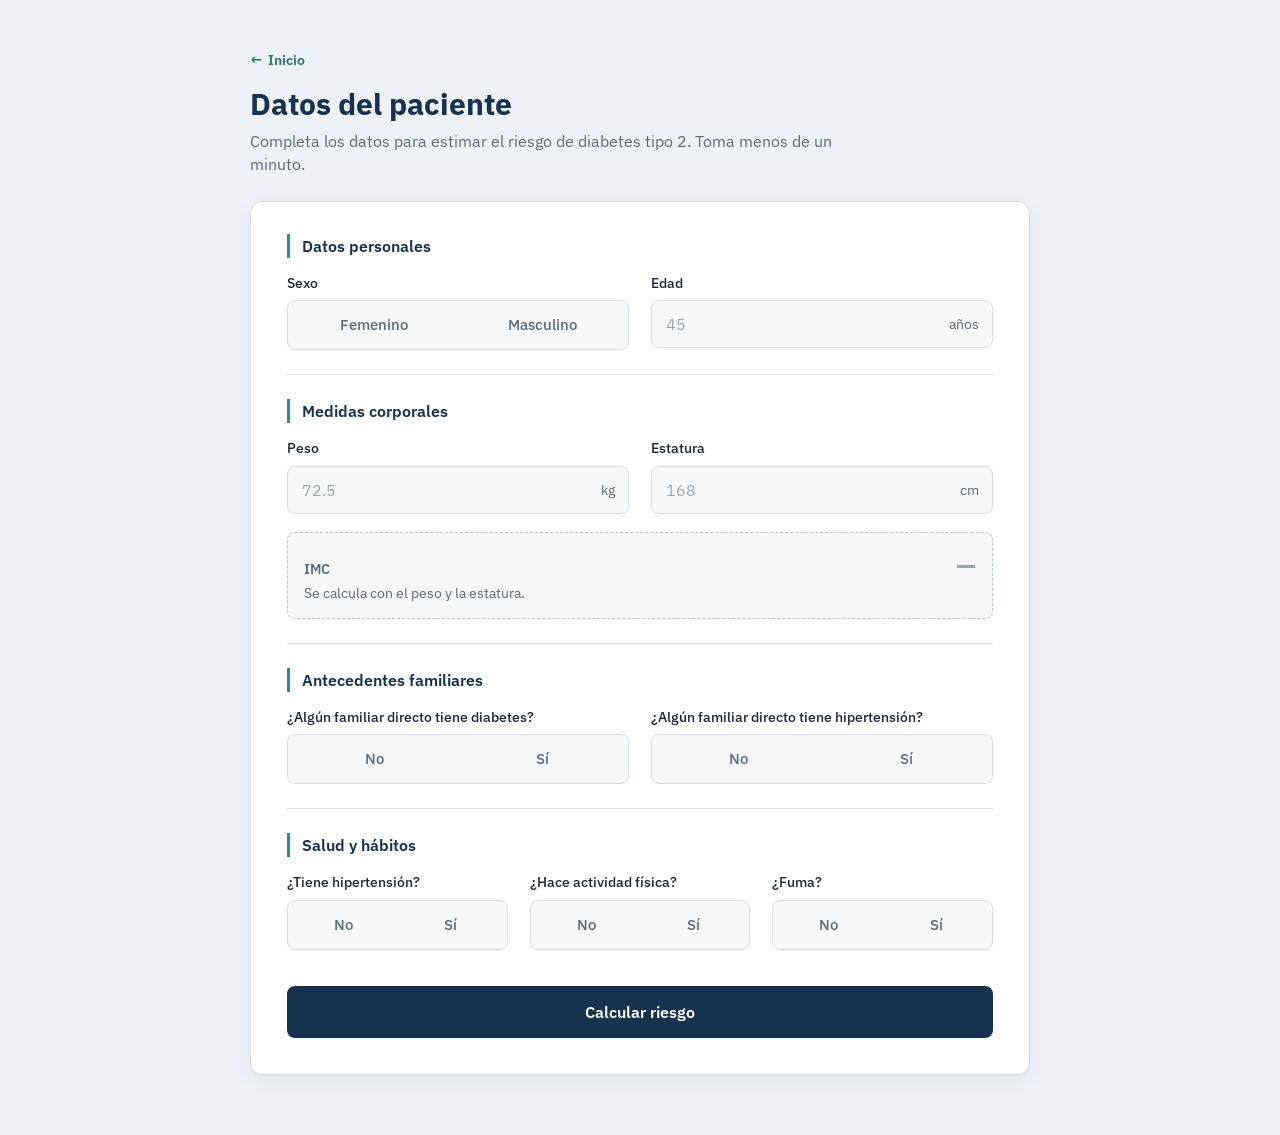
==== Frontend/index.html @ 625dce9e "VERSION 16 HOSPITALES CERCANOS" ====
<!DOCTYPE html>
<html lang="es">

<head>
    <meta charset="UTF-8">
    <meta name="viewport" content="width=device-width, initial-scale=1.0, viewport-fit=cover">
    <meta name="theme-color" content="#16324F">

    <title>Datos del paciente · Predicción de riesgo</title>

    <link rel="preconnect" href="https://fonts.googleapis.com">
    <link rel="preconnect" href="https://fonts.gstatic.com" crossorigin>
    <link href="https://fonts.googleapis.com/css2?family=IBM+Plex+Sans:ital,wght@0,400;0,500;0,600;0,700;1,400&display=swap"
        rel="stylesheet">

    <link rel="stylesheet" href="style.css">
</head>

<body>

    <div class="pagina">

        <header class="cabecera">

            <a class="enlace-inicio" href="inicio.html">
                <span aria-hidden="true">←</span> Inicio
            </a>

            <h1>Datos del paciente</h1>

            <p class="cabecera-texto">
                Completa los datos para estimar el riesgo de diabetes tipo 2.
                Toma menos de un minuto.
            </p>

        </header>

        <main class="contenedor">

            <form id="formularioPaciente" novalidate>

                <!-- ==========================================
                     DATOS PERSONALES
                =========================================== -->
                <fieldset class="seccion">

                    <legend>Datos personales</legend>

                    <div class="campos campos-2">

                        <fieldset class="campo campo-opciones">
                            <legend>Sexo</legend>
                            <div class="segmentado">
                                <label>
                                    <input type="radio" name="sexo" value="0" required>
                                    <span>Femenino</span>
                                </label>
                                <label>
                                    <input type="radio" name="sexo" value="1">
                                    <span>Masculino</span>
                                </label>
                            </div>
                        </fieldset>

                        <div class="campo">
                            <label for="edad">Edad</label>
                            <div class="con-unidad">
                                <input type="number" id="edad" name="edad" inputmode="numeric"
                                    min="1" max="120" placeholder="45" required>
                                <span class="unidad">años</span>
                            </div>
                        </div>

                    </div>

                </fieldset>


                <!-- ==========================================
                     MEDIDAS CORPORALES
                =========================================== -->
                <fieldset class="seccion">

                    <legend>Medidas corporales</legend>

                    <div class="campos campos-2">

                        <div class="campo">
                            <label for="peso">Peso</label>
                            <div class="con-unidad">
                                <input type="number" id="peso" name="peso" inputmode="decimal"
                                    step="0.01" min="1" max="400" placeholder="72.5" required>
                                <span class="unidad">kg</span>
                            </div>
                        </div>

                        <div class="campo">
                            <label for="estatura">Estatura</label>
                            <div class="con-unidad">
                                <input type="number" id="estatura" name="estatura" inputmode="decimal"
                                    step="0.01" min="50" max="250" placeholder="168" required>
                                <span class="unidad">cm</span>
                            </div>
                        </div>

                    </div>

                    <!-- IMC calculado automáticamente -->
                    <div class="imc" id="imcPanel" data-estado="vacio">
                        <label for="imc" class="imc-etiqueta">IMC</label>
                        <input type="text" id="imc" name="imc" class="imc-valor"
                            placeholder="—" readonly tabindex="-1" aria-describedby="imcAyuda">
                        <p id="imcAyuda" class="imc-ayuda" aria-live="polite">
                            Se calcula con el peso y la estatura.
                        </p>
                    </div>

                </fieldset>


                <!-- ==========================================
                     ANTECEDENTES FAMILIARES
                =========================================== -->
                <fieldset class="seccion">

                    <legend>Antecedentes familiares</legend>

                    <div class="campos campos-2">

                        <fieldset class="campo campo-opciones">
                            <legend>¿Algún familiar directo tiene diabetes?</legend>
                            <div class="segmentado">
                                <label>
                                    <input type="radio" name="antecedente_diabetes_familiar" value="0" required>
                                    <span>No</span>
                                </label>
                                <label>
                                    <input type="radio" name="antecedente_diabetes_familiar" value="1">
                                    <span>Sí</span>
                                </label>
                            </div>
                        </fieldset>

                        <fieldset class="campo campo-opciones">
                            <legend>¿Algún familiar directo tiene hipertensión?</legend>
                            <div class="segmentado">
                                <label>
                                    <input type="radio" name="antecedente_hipertension_familiar" value="0" required>
                                    <span>No</span>
                                </label>
                                <label>
                                    <input type="radio" name="antecedente_hipertension_familiar" value="1">
                                    <span>Sí</span>
                                </label>
                            </div>
                        </fieldset>

                    </div>

                </fieldset>


                <!-- ==========================================
                     SALUD Y HÁBITOS
                =========================================== -->
                <fieldset class="seccion">

                    <legend>Salud y hábitos</legend>

                    <div class="campos campos-3">

                        <fieldset class="campo campo-opciones">
                            <legend>¿Tiene hipertensión?</legend>
                            <div class="segmentado">
                                <label>
                                    <input type="radio" name="hipertension" value="0" required>
                                    <span>No</span>
                                </label>
                                <label>
                                    <input type="radio" name="hipertension" value="1">
                                    <span>Sí</span>
                                </label>
                            </div>
                        </fieldset>

                        <fieldset class="campo campo-opciones">
                            <legend>¿Hace actividad física?</legend>
                            <div class="segmentado">
                                <label>
                                    <input type="radio" name="actividad_fisica" value="0" required>
                                    <span>No</span>
                                </label>
                                <label>
                                    <input type="radio" name="actividad_fisica" value="1">
                                    <span>Sí</span>
                                </label>
                            </div>
                        </fieldset>

                        <fieldset class="campo campo-opciones">
                            <legend>¿Fuma?</legend>
                            <div class="segmentado">
                                <label>
                                    <input type="radio" name="tabaquismo" value="0" required>
                                    <span>No</span>
                                </label>
                                <label>
                                    <input type="radio" name="tabaquismo" value="1">
                                    <span>Sí</span>
                                </label>
                            </div>
                        </fieldset>

                    </div>

                </fieldset>

                <p class="formulario-aviso" id="formularioAviso" role="alert" hidden></p>

                <!-- Botón fijo en la parte inferior en móvil -->
                <div class="acciones-formulario">
                    <button type="submit" class="boton-enviar">
                        Calcular riesgo
                    </button>
                </div>

            </form>

            <!-- ==========================================
                 RESULTADO
            =========================================== -->
            <div id="resultado" class="resultado" aria-live="polite"></div>

        </main>

    </div>

    <script src="script.js"></script>

</body>
</html>
---- Frontend/style.css ----
:root {
    --azul-marino: #16324F;
    --azul-marino-suave: #294B6E;
    --acento: #2F8F82;
    --acento-oscuro: #24756A;
    --acento-tenue: #E4F3EF;
    --fondo: #EEF2F6;
    --campo: #F6F8FA;
    --tarjeta: #FFFFFF;
    --borde: #D7DEE3;
    --borde-fuerte: #B9C4CE;
    --texto: #1B2735;
    --texto-tenue: #5B6B7A;
    --error: #B23A3A;

    --riesgo-bajo-bg: #E4F3EF;
    --riesgo-bajo-borde: #2F8F82;
    --riesgo-bajo-texto: #1D5C52;

    --riesgo-medio-bg: #FBF1E1;
    --riesgo-medio-borde: #C98A2B;
    --riesgo-medio-texto: #7A5012;

    --riesgo-alto-bg: #FBEAEA;
    --riesgo-alto-borde: #B23A3A;
    --riesgo-alto-texto: #8A2B2B;

    --radio: 12px;
    --radio-chico: 8px;
    --toque: 48px;
    --sombra: 0 1px 2px rgba(22, 50, 79, 0.06), 0 6px 20px rgba(22, 50, 79, 0.06);
}

* {
    box-sizing: border-box;
    margin: 0;
    padding: 0;
}

html {
    -webkit-text-size-adjust: 100%;
}

body {
    font-family: "IBM Plex Sans", Arial, sans-serif;
    background-color: var(--fondo);
    color: var(--texto);
    min-height: 100vh;
    padding: 40px 20px 60px;
    line-height: 1.5;
    -webkit-tap-highlight-color: transparent;
}

[hidden] {
    display: none !important;
}

/* ============================================
   Layout
   ============================================ */
.pagina {
    width: 100%;
    max-width: 780px;
    margin: 0 auto;
}

.cabecera {
    margin-bottom: 24px;
}

.cabecera-etiqueta {
    color: var(--acento-oscuro);
    font-weight: 600;
    font-size: 13px;
    letter-spacing: 0.02em;
    margin-bottom: 8px;
}

.cabecera h1 {
    color: var(--azul-marino);
    font-size: 30px;
    font-weight: 700;
    line-height: 1.2;
    margin-bottom: 8px;
}

.cabecera-texto {
    color: var(--texto-tenue);
    font-size: 15.5px;
    max-width: 60ch;
}

.contenedor {
    background-color: var(--tarjeta);
    border: 1px solid var(--borde);
    border-radius: var(--radio);
    box-shadow: var(--sombra);
    padding: 32px 36px 36px;
}

.enlace-inicio {
    display: inline-flex;
    align-items: center;
    gap: 6px;
    min-height: 40px;
    color: var(--acento-oscuro);
    font-weight: 600;
    font-size: 14px;
    text-decoration: none;
    margin-bottom: 6px;
}

.enlace-inicio:hover {
    text-decoration: underline;
}

/* ============================================
   Start screen
   ============================================ */
.pagina-inicio {
    max-width: 620px;
    min-height: calc(100vh - 80px);
    display: flex;
    align-items: center;
}

.inicio {
    background-color: var(--tarjeta);
    border: 1px solid var(--borde);
    border-radius: var(--radio);
    box-shadow: var(--sombra);
    padding: 44px 40px;
    width: 100%;
}

.inicio-titulo {
    color: var(--azul-marino);
    font-size: 34px;
    font-weight: 700;
    line-height: 1.2;
    margin: 6px 0 14px;
}

.inicio-texto {
    color: var(--texto-tenue);
    font-size: 16px;
    max-width: 48ch;
    margin-bottom: 26px;
}

.inicio-requisitos {
    border-top: 1px solid var(--borde);
    padding-top: 20px;
    margin-bottom: 30px;
}

.inicio-requisitos-titulo {
    font-weight: 600;
    font-size: 14px;
    color: var(--azul-marino);
    margin-bottom: 10px;
}

.inicio-requisitos ul {
    list-style: none;
    display: flex;
    flex-direction: column;
    gap: 8px;
}

.inicio-requisitos li {
    position: relative;
    padding-left: 16px;
    color: var(--texto-tenue);
    font-size: 15px;
}

.inicio-requisitos li::before {
    content: "";
    position: absolute;
    left: 0;
    top: 9px;
    width: 6px;
    height: 6px;
    border-radius: 50%;
    background-color: var(--acento);
}

.boton-primario {
    display: inline-flex;
    align-items: center;
    justify-content: center;
    min-height: 52px;
    padding: 0 28px;
    border-radius: var(--radio-chico);
    background-color: var(--azul-marino);
    color: white;
    font-weight: 600;
    font-size: 16px;
    text-decoration: none;
    transition: background-color 0.15s ease;
}

.boton-primario:hover {
    background-color: var(--azul-marino-suave);
}

.boton-primario:focus-visible {
    outline: 2px solid var(--acento);
    outline-offset: 2px;
}

.inicio-aviso {
    margin-top: 20px;
    font-size: 13px;
    color: var(--texto-tenue);
}

/* ============================================
   Form sections
   ============================================ */
.seccion {
    border: none;
    border-top: 1px solid var(--borde);
    padding: 24px 0;
    min-width: 0;
}

.seccion:first-child {
    border-top: none;
    padding-top: 0;
}

.seccion > legend {
    /* float evita que la leyenda se monte sobre el borde del fieldset */
    float: left;
    width: 100%;
    color: var(--azul-marino);
    font-weight: 600;
    font-size: 16px;
    margin-bottom: 16px;
    padding-left: 12px;
    border-left: 3px solid var(--acento);
}

.seccion > legend + * {
    clear: both;
}

.campos {
    display: grid;
    gap: 20px 22px;
}

.campos-2 {
    grid-template-columns: 1fr 1fr;
}

.campos-3 {
    grid-template-columns: repeat(3, 1fr);
}

.campo {
    display: flex;
    flex-direction: column;
    min-width: 0;
}

/* Etiquetas de campo (texto y grupos de opciones) */
.campo > label,
.campo-opciones > legend {
    font-weight: 500;
    font-size: 14px;
    color: var(--texto);
    margin-bottom: 8px;
    line-height: 1.35;
}

.campo-opciones {
    border: none;
}

/* ---------- Entradas de texto/número ---------- */
input[type="number"],
input[type="text"] {
    width: 100%;
    min-height: var(--toque);
    padding: 10px 14px;
    border: 1px solid var(--borde);
    border-radius: var(--radio-chico);
    font-family: inherit;
    /* 16px evita que iOS haga zoom al enfocar */
    font-size: 16px;
    color: var(--texto);
    background-color: var(--campo);
    transition: border-color 0.15s ease, box-shadow 0.15s ease;
    -moz-appearance: textfield;
    appearance: textfield;
}

input::-webkit-outer-spin-button,
input::-webkit-inner-spin-button {
    -webkit-appearance: none;
    margin: 0;
}

input::placeholder {
    color: #9AA7B2;
}

input[type="number"]:focus {
    outline: none;
    border-color: var(--acento);
    box-shadow: 0 0 0 3px rgba(47, 143, 130, 0.18);
    background-color: var(--tarjeta);
}

/* Campo con unidad al final (kg, cm, años) */
.con-unidad {
    position: relative;
}

.con-unidad input {
    padding-right: 56px;
}

.unidad {
    position: absolute;
    right: 14px;
    top: 50%;
    transform: translateY(-50%);
    font-size: 14px;
    color: var(--texto-tenue);
    pointer-events: none;
}

/* ---------- Control segmentado (Sí / No) ---------- */
.segmentado {
    display: grid;
    grid-auto-columns: 1fr;
    grid-auto-flow: column;
    gap: 4px;
    padding: 4px;
    border: 1px solid var(--borde);
    border-radius: var(--radio-chico);
    background-color: var(--campo);
}

.segmentado label {
    position: relative;
    display: block;
    cursor: pointer;
}

.segmentado input {
    position: absolute;
    inset: 0;
    opacity: 0;
    margin: 0;
    cursor: pointer;
}

.segmentado span {
    display: flex;
    align-items: center;
    justify-content: center;
    min-height: 40px;
    padding: 0 10px;
    border-radius: 6px;
    font-size: 15px;
    font-weight: 500;
    color: var(--texto-tenue);
    transition: background-color 0.15s ease, color 0.15s ease;
    user-select: none;
}

.segmentado label:hover span {
    color: var(--texto);
}

.segmentado input:checked + span {
    background-color: var(--azul-marino);
    color: white;
    font-weight: 600;
}

.segmentado input:focus-visible + span {
    outline: 2px solid var(--acento);
    outline-offset: 1px;
}

/* ---------- Errores (solo después de intentar enviar) ---------- */
.intentado input[type="number"]:invalid {
    border-color: var(--error);
    background-color: #FDF6F6;
}

.intentado .campo-opciones:has(input:invalid) .segmentado {
    border-color: var(--error);
    background-color: #FDF6F6;
}

.formulario-aviso {
    margin-top: 4px;
    padding: 12px 14px;
    border-radius: var(--radio-chico);
    background-color: var(--riesgo-alto-bg);
    color: var(--riesgo-alto-texto);
    font-size: 14px;
    font-weight: 500;
}

/* ---------- Panel IMC ---------- */
.imc {
    display: grid;
    grid-template-columns: auto 1fr;
    grid-template-areas:
        "etiqueta valor"
        "ayuda    ayuda";
    align-items: baseline;
    gap: 2px 14px;
    margin-top: 18px;
    padding: 14px 16px;
    border-radius: var(--radio-chico);
    background-color: var(--campo);
    border: 1px dashed var(--borde-fuerte);
    transition: background-color 0.2s ease, border-color 0.2s ease;
}

.imc-etiqueta {
    grid-area: etiqueta;
    font-weight: 600;
    font-size: 14px;
    color: var(--texto-tenue);
}

input.imc-valor {
    grid-area: valor;
    min-height: 0;
    padding: 0;
    border: none;
    background: transparent;
    font-size: 26px;
    font-weight: 700;
    color: var(--azul-marino);
    text-align: right;
    font-variant-numeric: tabular-nums;
    cursor: default;
}

input.imc-valor:focus {
    outline: none;
    box-shadow: none;
}

.imc-ayuda {
    grid-area: ayuda;
    font-size: 13.5px;
    color: var(--texto-tenue);
}

.imc[data-estado="listo"] {
    border-style: solid;
    border-color: var(--borde);
    background-color: var(--tarjeta);
}

.imc[data-estado="listo"] .imc-ayuda {
    color: var(--texto);
    font-weight: 500;
}

/* ---------- Botón enviar ---------- */
.acciones-formulario {
    margin-top: 12px;
}

.boton-enviar,
.boton-secundario {
    width: 100%;
    min-height: 52px;
    padding: 0 20px;
    border-radius: var(--radio-chico);
    font-family: inherit;
    font-size: 16px;
    font-weight: 600;
    cursor: pointer;
    transition: background-color 0.15s ease, opacity 0.15s ease;
}

.boton-enviar {
    border: none;
    background-color: var(--azul-marino);
    color: white;
}

.boton-enviar:hover {
    background-color: var(--azul-marino-suave);
}

.boton-enviar:disabled {
    opacity: 0.7;
    cursor: progress;
}

.boton-secundario {
    border: 1px solid var(--borde-fuerte);
    background-color: var(--tarjeta);
    color: var(--azul-marino);
}

.boton-secundario:hover {
    background-color: var(--campo);
}

.boton-enviar:focus-visible,
.boton-secundario:focus-visible {
    outline: 2px solid var(--acento);
    outline-offset: 2px;
}

/* ============================================
   Result panel
   ============================================ */
.resultado {
    margin-top: 24px;
    scroll-margin-top: 16px;
}

.resultado:empty {
    margin-top: 0;
}

.resultado-tarjeta {
    --color-riesgo: var(--texto-tenue);
    --color-riesgo-texto: var(--azul-marino);
    --color-riesgo-bg: var(--tarjeta);

    border: 1px solid var(--borde);
    border-radius: var(--radio);
    background-color: var(--tarjeta);
    overflow: hidden;
}

.riesgo-bajo .resultado-tarjeta {
    --color-riesgo: var(--riesgo-bajo-borde);
    --color-riesgo-texto: var(--riesgo-bajo-texto);
    --color-riesgo-bg: var(--riesgo-bajo-bg);
}

.riesgo-medio .resultado-tarjeta {
    --color-riesgo: var(--riesgo-medio-borde);
    --color-riesgo-texto: var(--riesgo-medio-texto);
    --color-riesgo-bg: var(--riesgo-medio-bg);
}

.riesgo-alto .resultado-tarjeta,
.resultado-error .resultado-tarjeta {
    --color-riesgo: var(--riesgo-alto-borde);
    --color-riesgo-texto: var(--riesgo-alto-texto);
    --color-riesgo-bg: var(--riesgo-alto-bg);
}

/* Encabezado con el nivel de riesgo */
.resultado-encabezado {
    padding: 22px 24px 20px;
    background-color: var(--color-riesgo-bg);
    border-bottom: 1px solid var(--borde);
}

.resultado-encabezado h2 {
    font-size: 26px;
    font-weight: 700;
    line-height: 1.2;
    color: var(--color-riesgo-texto);
}

.resultado-encabezado h2:focus {
    outline: none;
}

.resultado-resumen {
    margin-top: 10px;
    font-size: 15.5px;
    color: var(--texto);
    max-width: 62ch;
}

/* Medidor de 3 niveles */
.medidor {
    display: grid;
    grid-template-columns: repeat(3, 1fr);
    gap: 6px;
    margin-top: 16px;
}

.medidor-tramo {
    display: flex;
    flex-direction: column;
    gap: 6px;
    font-size: 12.5px;
    color: var(--texto-tenue);
}

.medidor-tramo::before {
    content: "";
    height: 8px;
    border-radius: 4px;
    background-color: rgba(22, 50, 79, 0.12);
}

.medidor-tramo.activo::before {
    background-color: var(--color-riesgo);
}

.medidor-tramo.actual {
    color: var(--color-riesgo-texto);
    font-weight: 700;
}

/* Datos resumidos */
.resultado-datos {
    display: flex;
    flex-wrap: wrap;
    gap: 8px 24px;
    padding: 16px 24px;
    border-bottom: 1px solid var(--borde);
}

.resultado-datos div {
    display: flex;
    flex-direction: column;
}

.resultado-datos dt {
    font-size: 12.5px;
    color: var(--texto-tenue);
}

.resultado-datos dd {
    font-size: 16px;
    font-weight: 600;
    font-variant-numeric: tabular-nums;
}

/* Bloques: consecuencias, acciones, hospitales */
.bloque {
    padding: 20px 24px;
    border-bottom: 1px solid var(--borde);
}

.bloque h3 {
    font-size: 16px;
    font-weight: 600;
    color: var(--azul-marino);
    margin-bottom: 12px;
}

.bloque-texto {
    font-size: 15px;
    color: var(--texto-tenue);
    margin-bottom: 14px;
}

.lista-consecuencias {
    list-style: none;
    display: flex;
    flex-direction: column;
    gap: 10px;
}

.lista-consecuencias li {
    position: relative;
    padding-left: 18px;
    font-size: 15px;
}

.lista-consecuencias li::before {
    content: "";
    position: absolute;
    left: 0;
    top: 9px;
    width: 7px;
    height: 7px;
    border-radius: 50%;
    background-color: var(--color-riesgo);
}

.lista-acciones {
    list-style: none;
    counter-reset: accion;
    display: flex;
    flex-direction: column;
    gap: 12px;
}

.lista-acciones li {
    counter-increment: accion;
    position: relative;
    padding-left: 38px;
    font-size: 15px;
    min-height: 26px;
}

.lista-acciones li::before {
    content: counter(accion);
    position: absolute;
    left: 0;
    top: 0;
    width: 26px;
    height: 26px;
    border-radius: 50%;
    display: flex;
    align-items: center;
    justify-content: center;
    font-size: 13px;
    font-weight: 700;
    color: white;
    background-color: var(--azul-marino);
}

/* Señales de alarma */
.alarma {
    margin: 20px 24px 0;
    padding: 14px 16px;
    border-radius: var(--radio-chico);
    border-left: 4px solid var(--riesgo-alto-borde);
    background-color: var(--riesgo-alto-bg);
    font-size: 14.5px;
    color: var(--riesgo-alto-texto);
}

.alarma strong {
    display: block;
    margin-bottom: 4px;
}

.alarma a {
    color: inherit;
    font-weight: 700;
}

/* Hospitales */
.lista-hospitales {
    list-style: none;
    display: flex;
    flex-direction: column;
    gap: 12px;
    margin-top: 14px;
}

.hospital {
    padding: 14px 16px;
    border: 1px solid var(--borde);
    border-radius: var(--radio-chico);
    background-color: var(--tarjeta);
}

.hospital-cabecera {
    display: flex;
    justify-content: space-between;
    align-items: baseline;
    gap: 12px;
}

.hospital-nombre {
    font-size: 15.5px;
    font-weight: 600;
    color: var(--azul-marino);
    line-height: 1.3;
}

.hospital-distancia {
    flex-shrink: 0;
    font-size: 14px;
    font-weight: 700;
    color: var(--acento-oscuro);
    font-variant-numeric: tabular-nums;
}

.hospital-institucion {
    margin-top: 2px;
    font-size: 13px;
    color: var(--acento-oscuro);
    font-weight: 500;
}

.hospital-direccion {
    margin-top: 6px;
    font-size: 14px;
    color: var(--texto-tenue);
}

.hospital-acciones {
    display: flex;
    flex-wrap: wrap;
    gap: 8px;
    margin-top: 12px;
}

.hospital-acciones a {
    display: inline-flex;
    align-items: center;
    min-height: 40px;
    padding: 0 14px;
    border-radius: var(--radio-chico);
    border: 1px solid var(--borde-fuerte);
    font-size: 14px;
    font-weight: 600;
    color: var(--azul-marino);
    text-decoration: none;
}

.hospital-acciones a.principal {
    border-color: var(--acento-oscuro);
    background-color: var(--acento-oscuro);
    color: white;
}

.hospital-acciones a:focus-visible {
    outline: 2px solid var(--acento);
    outline-offset: 2px;
}

.estado-carga {
    font-size: 14.5px;
    color: var(--texto-tenue);
}

.nota {
    margin-top: 12px;
    font-size: 13px;
    color: var(--texto-tenue);
}

/* Pie del resultado */
.resultado-pie {
    padding: 20px 24px 24px;
}

.aviso-medico {
    font-size: 13px;
    color: var(--texto-tenue);
    margin-bottom: 16px;
}

/* Estado de carga y error */
.resultado-simple {
    padding: 22px 24px;
    border-left: 4px solid var(--color-riesgo);
}

.resultado-simple h2 {
    font-size: 17px;
    font-weight: 600;
    color: var(--color-riesgo-texto);
    margin-bottom: 6px;
}

.resultado-simple p {
    font-size: 15px;
    color: var(--texto-tenue);
}

.resultado-simple p + p {
    margin-top: 4px;
}

.cargando .resultado-simple h2::after {
    content: "";
    display: inline-block;
    width: 14px;
    height: 14px;
    margin-left: 10px;
    vertical-align: -1px;
    border: 2px solid var(--borde);
    border-top-color: var(--acento);
    border-radius: 50%;
    animation: girar 0.8s linear infinite;
}

@keyframes girar {
    to {
        transform: rotate(360deg);
    }
}

/* ============================================
   Móvil
   ============================================ */
@media (max-width: 650px) {
    body {
        padding: 12px 0 0;
    }

    .cabecera {
        padding: 0 18px;
        margin-bottom: 16px;
    }

    .cabecera h1 {
        font-size: 26px;
    }

    .cabecera-texto {
        font-size: 15px;
    }

    /* Tarjeta de borde a borde */
    .contenedor {
        border-radius: 18px 18px 0 0;
        border-left: none;
        border-right: none;
        border-bottom: none;
        box-shadow: none;
        padding: 22px 18px 24px;
        min-height: calc(100vh - 140px);
    }

    .campos-2,
    .campos-3 {
        grid-template-columns: 1fr;
    }

    /* Peso y estatura lado a lado también en móvil */
    .seccion:nth-of-type(2) .campos-2 {
        grid-template-columns: 1fr 1fr;
        gap: 12px;
    }

    /* Botón fijo abajo, respetando el área segura del iPhone */
    .acciones-formulario {
        position: sticky;
        bottom: 0;
        z-index: 5;
        margin: 8px -18px 0;
        padding: 12px 18px calc(12px + env(safe-area-inset-bottom));
        background-color: rgba(255, 255, 255, 0.94);
        border-top: 1px solid var(--borde);
        backdrop-filter: blur(6px);
        -webkit-backdrop-filter: blur(6px);
    }

    .resultado-encabezado,
    .resultado-datos,
    .bloque,
    .resultado-pie,
    .resultado-simple {
        padding-left: 18px;
        padding-right: 18px;
    }

    .alarma {
        margin-left: 18px;
        margin-right: 18px;
    }

    .resultado-pie {
        padding-bottom: calc(24px + env(safe-area-inset-bottom));
    }

    .hospital-acciones a {
        flex: 1 1 auto;
        justify-content: center;
    }

    /* Pantalla de inicio */
    .pagina-inicio {
        min-height: calc(100vh - 12px);
        align-items: flex-end;
    }

    .inicio {
        border-radius: 18px 18px 0 0;
        border-left: none;
        border-right: none;
        border-bottom: none;
        padding: 30px 22px calc(28px + env(safe-area-inset-bottom));
    }

    .inicio-titulo {
        font-size: 28px;
    }

    .boton-primario {
        width: 100%;
    }
}

@media (prefers-reduced-motion: reduce) {
    * {
        transition: none !important;
        animation: none !important;
        scroll-behavior: auto !important;
    }
}
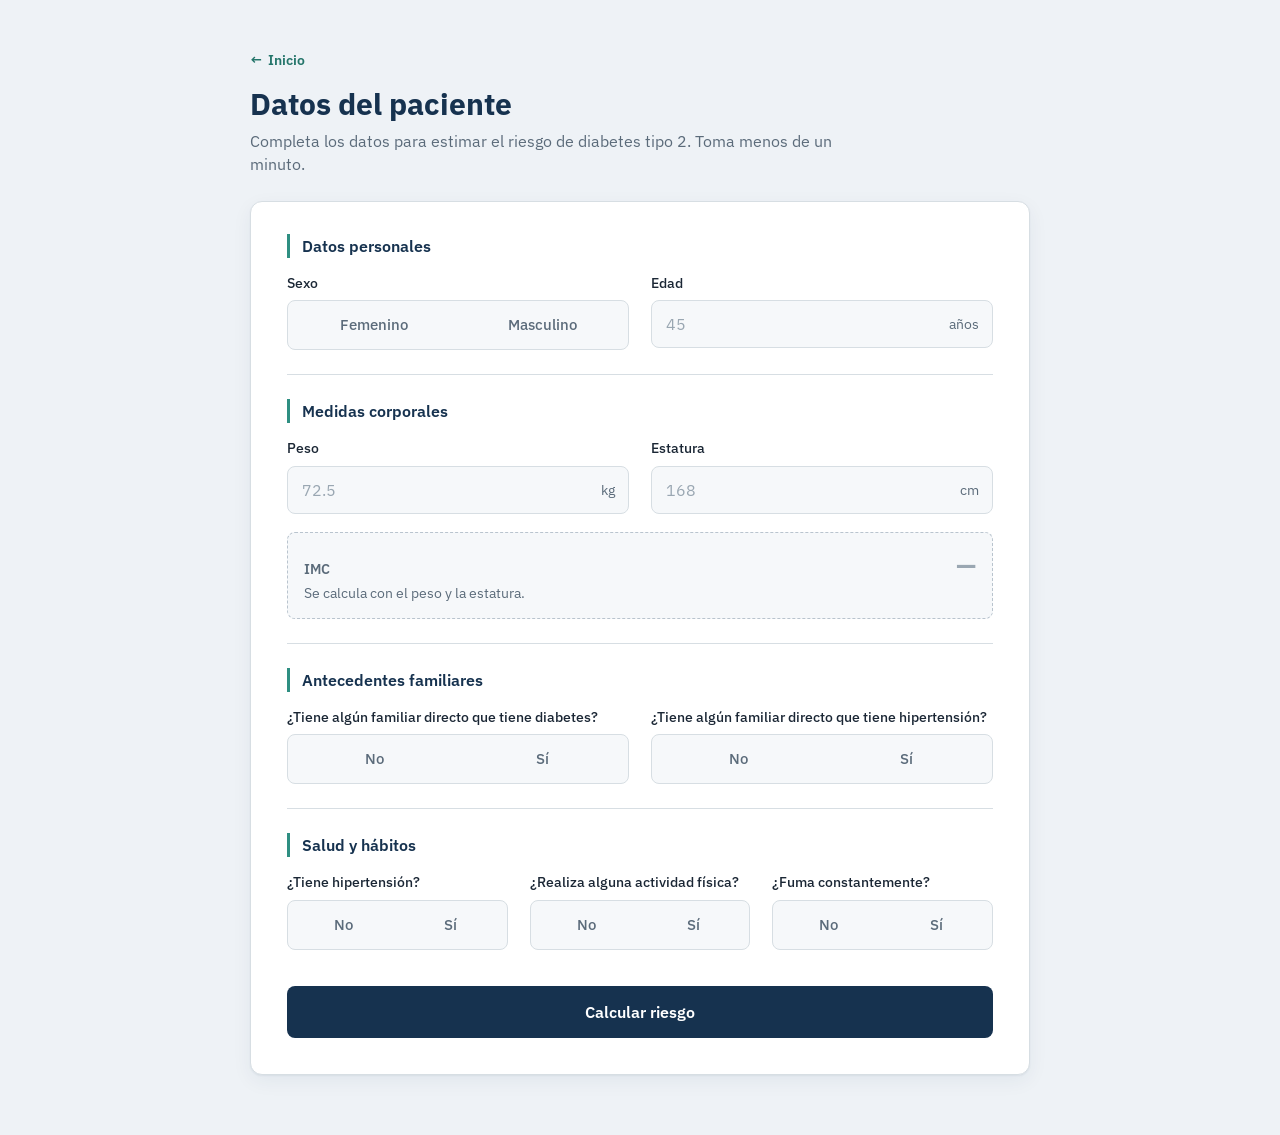
==== commit d828fbe3: "VERSION 18  ACTUALIZADO" ====
--- a/Frontend/index.html
+++ b/Frontend/index.html
@@ -75,10 +75,6 @@
 
                 </fieldset>
 
-
-                <!-- ==========================================
-                     MEDIDAS CORPORALES
-                =========================================== -->
                 <fieldset class="seccion">
 
                     <legend>Medidas corporales</legend>
@@ -117,10 +113,6 @@
 
                 </fieldset>
 
-
-                <!-- ==========================================
-                     ANTECEDENTES FAMILIARES
-                =========================================== -->
                 <fieldset class="seccion">
 
                     <legend>Antecedentes familiares</legend>
@@ -128,7 +120,7 @@
                     <div class="campos campos-2">
 
                         <fieldset class="campo campo-opciones">
-                            <legend>¿Algún familiar directo tiene diabetes?</legend>
+                            <legend>¿Tiene algún familiar directo que tiene diabetes?</legend>
                             <div class="segmentado">
                                 <label>
                                     <input type="radio" name="antecedente_diabetes_familiar" value="0" required>
@@ -142,7 +134,7 @@
                         </fieldset>
 
                         <fieldset class="campo campo-opciones">
-                            <legend>¿Algún familiar directo tiene hipertensión?</legend>
+                            <legend>¿Tiene algún familiar directo que tiene hipertensión?</legend>
                             <div class="segmentado">
                                 <label>
                                     <input type="radio" name="antecedente_hipertension_familiar" value="0" required>
@@ -159,10 +151,6 @@
 
                 </fieldset>
 
-
-                <!-- ==========================================
-                     SALUD Y HÁBITOS
-                =========================================== -->
                 <fieldset class="seccion">
 
                     <legend>Salud y hábitos</legend>
@@ -184,7 +172,7 @@
                         </fieldset>
 
                         <fieldset class="campo campo-opciones">
-                            <legend>¿Hace actividad física?</legend>
+                            <legend>¿Realiza alguna actividad física?</legend>
                             <div class="segmentado">
                                 <label>
                                     <input type="radio" name="actividad_fisica" value="0" required>
@@ -198,7 +186,7 @@
                         </fieldset>
 
                         <fieldset class="campo campo-opciones">
-                            <legend>¿Fuma?</legend>
+                            <legend>¿Fuma constantemente?</legend>
                             <div class="segmentado">
                                 <label>
                                     <input type="radio" name="tabaquismo" value="0" required>
@@ -217,18 +205,11 @@
 
                 <p class="formulario-aviso" id="formularioAviso" role="alert" hidden></p>
 
-                <!-- Botón fijo en la parte inferior en móvil -->
                 <div class="acciones-formulario">
                     <button type="submit" class="boton-enviar">
                         Calcular riesgo
                     </button>
                 </div>
-
-            </form>
-
-            <!-- ==========================================
-                 RESULTADO
-            =========================================== -->
             <div id="resultado" class="resultado" aria-live="polite"></div>
 
         </main>
--- a/Frontend/style.css
+++ b/Frontend/style.css
@@ -213,6 +213,138 @@
 .inicio-aviso {
     margin-top: 20px;
     font-size: 13px;
+    color: var(--texto-tenue);
+}
+
+/* ============================================
+   Menú (icono de tres rayitas)
+   ============================================ */
+.inicio {
+    position: relative;
+}
+
+.menu {
+    position: absolute;
+    top: 30px;
+    right: 32px;
+    z-index: 20;
+}
+
+.menu-boton {
+    display: flex;
+    align-items: center;
+    justify-content: center;
+    width: var(--toque);
+    height: var(--toque);
+    border: 1px solid var(--borde);
+    border-radius: var(--radio-chico);
+    background-color: var(--tarjeta);
+    cursor: pointer;
+    transition: background-color 0.15s ease, border-color 0.15s ease;
+}
+
+.menu-boton:hover {
+    background-color: var(--campo);
+    border-color: var(--borde-fuerte);
+}
+
+.menu-boton:focus-visible {
+    outline: 2px solid var(--acento);
+    outline-offset: 2px;
+}
+
+.menu-boton[aria-expanded="true"] {
+    background-color: var(--azul-marino);
+    border-color: var(--azul-marino);
+}
+
+/* Las tres rayitas */
+.menu-icono {
+    display: flex;
+    flex-direction: column;
+    gap: 5px;
+    width: 20px;
+}
+
+.menu-icono span {
+    display: block;
+    height: 2px;
+    border-radius: 2px;
+    background-color: var(--azul-marino);
+    transition: transform 0.2s ease, opacity 0.15s ease, background-color 0.15s ease;
+}
+
+/* Al abrir, las rayitas se convierten en una X */
+.menu-boton[aria-expanded="true"] .menu-icono span {
+    background-color: white;
+}
+
+.menu-boton[aria-expanded="true"] .menu-icono span:nth-child(1) {
+    transform: translateY(7px) rotate(45deg);
+}
+
+.menu-boton[aria-expanded="true"] .menu-icono span:nth-child(2) {
+    opacity: 0;
+}
+
+.menu-boton[aria-expanded="true"] .menu-icono span:nth-child(3) {
+    transform: translateY(-7px) rotate(-45deg);
+}
+
+/* Lista de opciones */
+.menu-panel {
+    position: absolute;
+    top: calc(100% + 8px);
+    right: 0;
+    width: 300px;
+    max-width: calc(100vw - 32px);
+    list-style: none;
+    padding: 6px;
+    border: 1px solid var(--borde);
+    border-radius: var(--radio);
+    background-color: var(--tarjeta);
+    box-shadow: 0 2px 4px rgba(22, 50, 79, 0.08), 0 14px 36px rgba(22, 50, 79, 0.16);
+    animation: menu-entrar 0.16s ease-out;
+}
+
+@keyframes menu-entrar {
+    from {
+        opacity: 0;
+        transform: translateY(-6px);
+    }
+}
+
+.menu-panel a {
+    display: flex;
+    align-items: center;
+    min-height: var(--toque);
+    padding: 8px 14px;
+    border-radius: 6px;
+    color: var(--azul-marino);
+    font-size: 15.5px;
+    font-weight: 500;
+    line-height: 1.3;
+    text-decoration: none;
+}
+
+.menu-panel a:hover {
+    background-color: var(--acento-tenue);
+    color: var(--riesgo-bajo-texto);
+}
+
+.menu-panel a:focus-visible {
+    outline: 2px solid var(--acento);
+    outline-offset: -2px;
+}
+
+/* "Quiénes somos" va separado: no es contenido sobre la diabetes */
+.menu-aparte {
+    margin-top: 6px;
+    padding-top: 6px;
+    border-top: 1px solid var(--borde);
+}
+
+.menu-aparte a {
     color: var(--texto-tenue);
 }
 
@@ -982,6 +1114,11 @@
         font-size: 28px;
     }
 
+    .menu {
+        top: 16px;
+        right: 14px;
+    }
+
     .boton-primario {
         width: 100%;
     }
@@ -993,4 +1130,322 @@
         animation: none !important;
         scroll-behavior: auto !important;
     }
+}
+
+/* ============================================
+   Páginas informativas
+   (introducción, síntomas, prevención, tratamientos, quiénes somos)
+   ============================================ */
+.cabecera {
+    position: relative;
+}
+
+.cabecera .menu {
+    top: 0;
+    right: 0;
+}
+
+.cabecera-info .enlace-inicio {
+    min-height: var(--toque);
+}
+
+/* Opción del menú que corresponde a la página abierta */
+.menu-panel a[aria-current="page"] {
+    background-color: var(--acento-tenue);
+    color: var(--riesgo-bajo-texto);
+    font-weight: 600;
+}
+
+.articulo > section + section {
+    margin-top: 28px;
+    padding-top: 28px;
+    border-top: 1px solid var(--borde);
+}
+
+.articulo h2 {
+    color: var(--azul-marino);
+    font-size: 19px;
+    font-weight: 600;
+    line-height: 1.3;
+    padding-left: 12px;
+    border-left: 3px solid var(--acento);
+    margin-bottom: 14px;
+}
+
+.articulo p {
+    font-size: 16px;
+    max-width: 66ch;
+}
+
+.articulo p + p {
+    margin-top: 12px;
+}
+
+.articulo p a,
+.fuente a {
+    color: var(--acento-oscuro);
+    font-weight: 600;
+}
+
+/* Lista con puntos */
+.lista-puntos {
+    list-style: none;
+    display: flex;
+    flex-direction: column;
+    gap: 10px;
+    margin-top: 14px;
+    max-width: 66ch;
+}
+
+.lista-puntos li {
+    position: relative;
+    padding-left: 18px;
+    font-size: 16px;
+}
+
+.lista-puntos li::before {
+    content: "";
+    position: absolute;
+    left: 0;
+    top: 10px;
+    width: 6px;
+    height: 6px;
+    border-radius: 50%;
+    background-color: var(--acento);
+}
+
+.lista-puntos strong {
+    color: var(--azul-marino);
+    font-weight: 600;
+}
+
+.articulo .lista-acciones {
+    margin-top: 14px;
+    max-width: 66ch;
+}
+
+.articulo .lista-acciones li {
+    font-size: 16px;
+}
+
+/* Lista con iconos (síntomas, medidas, tratamientos) */
+.lista-iconos {
+    list-style: none;
+    display: grid;
+    grid-template-columns: 1fr 1fr;
+    gap: 16px 24px;
+    margin-top: 18px;
+}
+
+.lista-iconos.una-columna {
+    grid-template-columns: 1fr;
+}
+
+.lista-iconos li {
+    display: flex;
+    align-items: flex-start;
+    gap: 14px;
+    font-size: 16px;
+}
+
+.lista-iconos .icono {
+    flex-shrink: 0;
+    display: flex;
+    align-items: center;
+    justify-content: center;
+    width: 44px;
+    height: 44px;
+    border-radius: 50%;
+    background-color: var(--acento-tenue);
+    color: var(--acento-oscuro);
+}
+
+.lista-iconos .icono svg {
+    width: 24px;
+    height: 24px;
+    fill: none;
+    stroke: currentColor;
+    stroke-width: 1.8;
+    stroke-linecap: round;
+    stroke-linejoin: round;
+}
+
+.lista-iconos .texto {
+    padding-top: 10px;
+    line-height: 1.4;
+}
+
+.lista-iconos .texto strong {
+    display: block;
+    color: var(--azul-marino);
+    font-weight: 600;
+    margin-bottom: 2px;
+}
+
+.lista-iconos.con-detalle .texto {
+    padding-top: 0;
+}
+
+/* Ilustraciones */
+.figura {
+    margin-top: 20px;
+}
+
+.figura-paneles {
+    display: grid;
+    grid-template-columns: 1fr 1fr;
+    gap: 14px;
+}
+
+.panel {
+    border: 1px solid var(--borde);
+    border-radius: var(--radio-chico);
+    overflow: hidden;
+    background-color: var(--tarjeta);
+}
+
+.panel svg {
+    display: block;
+    width: 100%;
+    height: auto;
+}
+
+.panel-texto {
+    padding: 12px 14px 14px;
+    border-top: 1px solid var(--borde);
+    font-size: 14.5px;
+    color: var(--texto-tenue);
+}
+
+.panel-texto strong {
+    display: block;
+    color: var(--azul-marino);
+    font-size: 15px;
+    margin-bottom: 2px;
+}
+
+.leyenda {
+    display: flex;
+    flex-wrap: wrap;
+    gap: 6px 20px;
+    margin-top: 12px;
+    font-size: 13.5px;
+    color: var(--texto-tenue);
+}
+
+.leyenda span {
+    display: inline-flex;
+    align-items: center;
+    gap: 7px;
+}
+
+.leyenda i {
+    display: inline-block;
+    width: 12px;
+    height: 12px;
+}
+
+.leyenda .l-glucosa { border-radius: 50%; background-color: #C98A2B; }
+.leyenda .l-insulina { background-color: var(--acento); transform: rotate(45deg) scale(0.8); }
+.leyenda .l-sangre { border-radius: 3px; background-color: #F3CFCF; }
+.leyenda .l-celula { border-radius: 3px; background-color: var(--acento-tenue); border: 1.5px solid var(--acento); }
+
+/* Colores de las ilustraciones */
+.il-sangre { fill: #FBEAEA; }
+.il-sangre-borde { stroke: #E7BDBD; stroke-width: 2; fill: none; }
+.il-fondo { fill: var(--campo); }
+.il-celula { fill: var(--acento-tenue); stroke: var(--acento); stroke-width: 2.5; }
+.il-glucosa { fill: #C98A2B; }
+.il-insulina { fill: var(--acento); }
+.il-insulina-tenue { fill: var(--acento); opacity: 0.35; }
+.il-puerta-abierta { fill: var(--acento-tenue); }
+.il-puerta-cerrada { fill: var(--azul-marino); }
+.il-flecha { stroke: #C98A2B; stroke-width: 2.5; fill: none; stroke-linecap: round; stroke-linejoin: round; }
+.il-bloqueo { stroke: var(--error); stroke-width: 3; fill: none; stroke-linecap: round; }
+
+/* Aviso destacado */
+.nota-destacada {
+    margin-top: 18px;
+    padding: 14px 16px;
+    border-radius: var(--radio-chico);
+    border-left: 4px solid var(--acento);
+    background-color: var(--acento-tenue);
+    font-size: 15px;
+    color: var(--riesgo-bajo-texto);
+}
+
+.articulo .nota-destacada {
+    max-width: none;
+}
+
+/* Texto que falta por escribir (quiénes somos) */
+.pendiente {
+    padding: 14px 16px;
+    border: 1px dashed var(--borde-fuerte);
+    border-radius: var(--radio-chico);
+    background-color: var(--campo);
+    color: var(--texto-tenue);
+    font-size: 15px;
+}
+
+/* Pie del artículo */
+.articulo-pie {
+    display: flex;
+    flex-wrap: wrap;
+    align-items: center;
+    justify-content: space-between;
+    gap: 14px 20px;
+    margin-top: 32px;
+    padding-top: 24px;
+    border-top: 1px solid var(--borde);
+}
+
+.enlace-siguiente {
+    display: inline-flex;
+    flex-direction: column;
+    min-height: var(--toque);
+    justify-content: center;
+    color: var(--azul-marino);
+    font-weight: 600;
+    font-size: 16px;
+    text-decoration: none;
+}
+
+.enlace-siguiente small {
+    font-size: 13px;
+    font-weight: 500;
+    color: var(--texto-tenue);
+}
+
+.enlace-siguiente:hover span {
+    text-decoration: underline;
+}
+
+.enlace-siguiente:focus-visible {
+    outline: 2px solid var(--acento);
+    outline-offset: 4px;
+    border-radius: 4px;
+}
+
+.fuente {
+    margin-top: 22px;
+    font-size: 13px;
+    color: var(--texto-tenue);
+    max-width: none;
+}
+
+@media (max-width: 650px) {
+    .cabecera .menu {
+        top: 0;
+        right: 18px;
+    }
+
+    .lista-iconos,
+    .figura-paneles {
+        grid-template-columns: 1fr;
+    }
+
+    .articulo-pie .boton-primario {
+        width: 100%;
+    }
 }
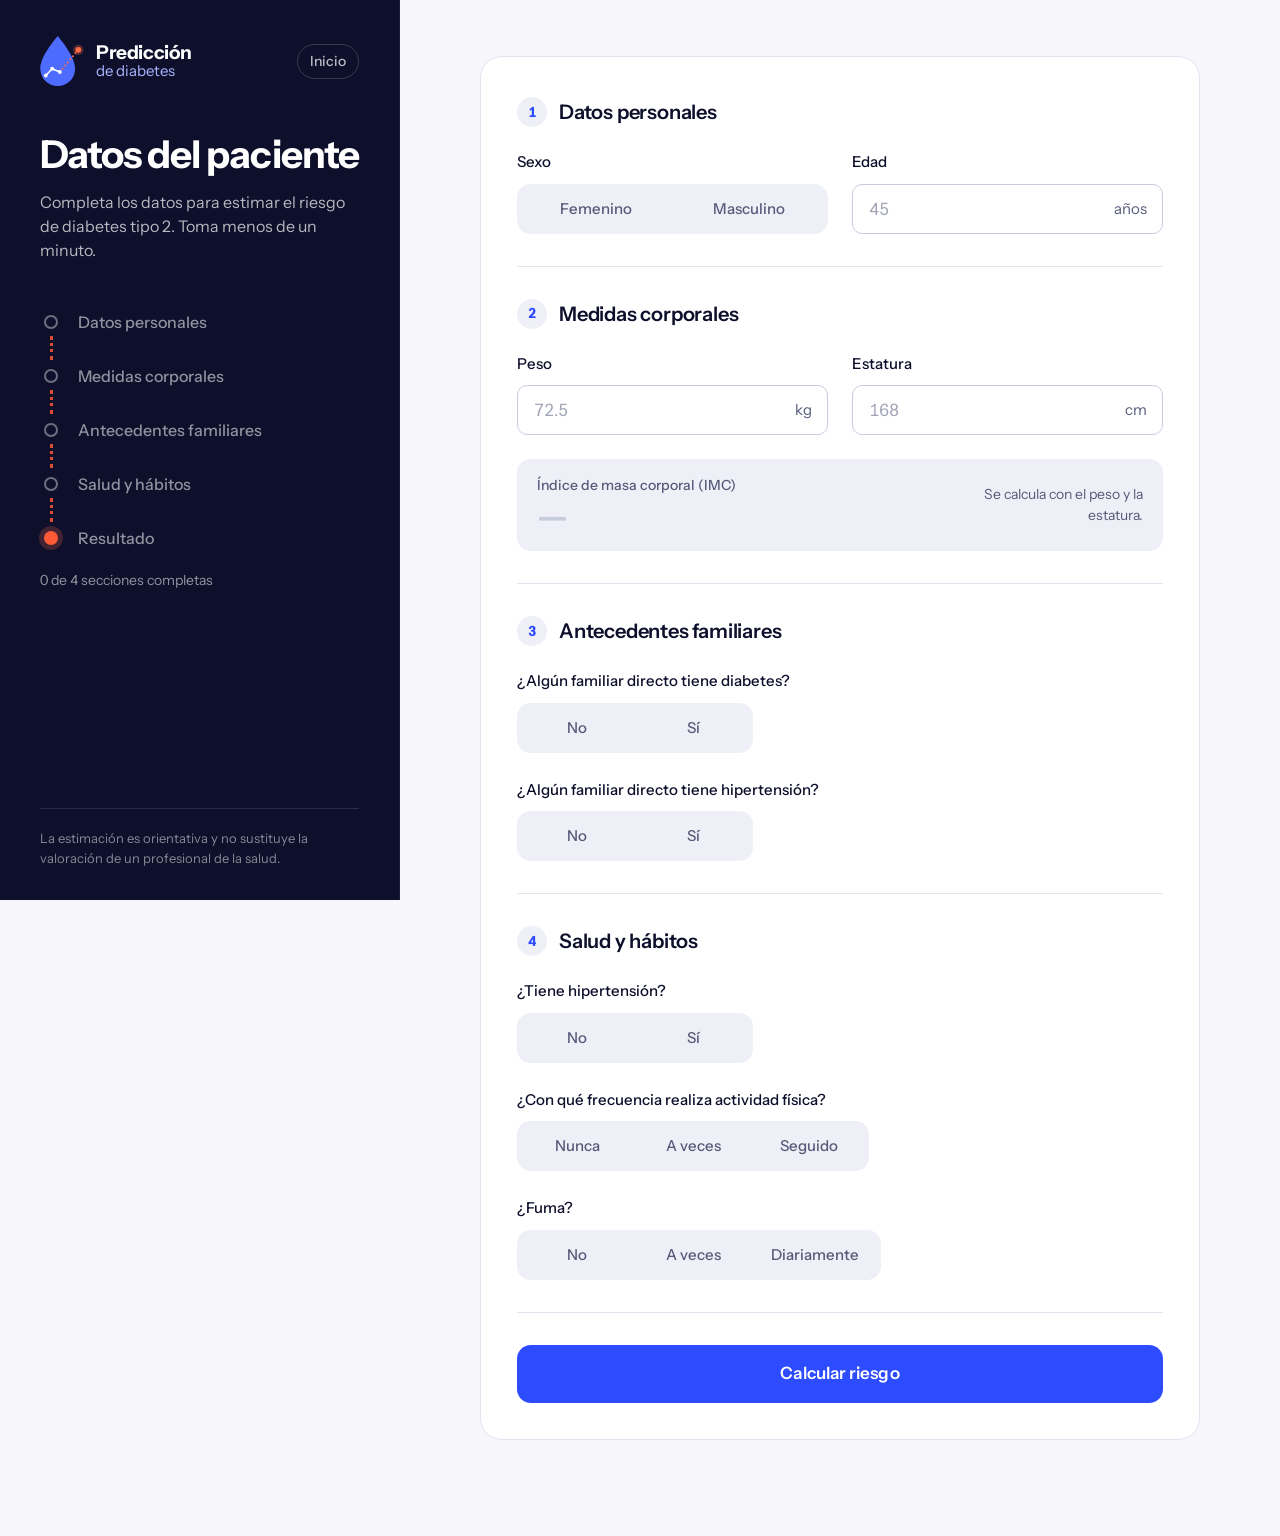
==== commit 0c73f375: "VERSION 19 DISEÑO" ====
--- a/Frontend/index.html
+++ b/Frontend/index.html
@@ -4,219 +4,285 @@
 <head>
     <meta charset="UTF-8">
     <meta name="viewport" content="width=device-width, initial-scale=1.0, viewport-fit=cover">
-    <meta name="theme-color" content="#16324F">
-
-    <title>Datos del paciente · Predicción de riesgo</title>
+    <meta name="theme-color" content="#0D0F2B">
+
+    <title>Datos del paciente · Predicción de diabetes</title>
+
+    <link rel="icon" type="image/svg+xml" href="icono.svg">
 
     <link rel="preconnect" href="https://fonts.googleapis.com">
     <link rel="preconnect" href="https://fonts.gstatic.com" crossorigin>
-    <link href="https://fonts.googleapis.com/css2?family=IBM+Plex+Sans:ital,wght@0,400;0,500;0,600;0,700;1,400&display=swap"
+    <link href="https://fonts.googleapis.com/css2?family=Instrument+Sans:wght@400;500;600;700&display=swap"
         rel="stylesheet">
 
-    <link rel="stylesheet" href="style.css">
+    <link rel="stylesheet" href="style.css?v=3">
 </head>
 
 <body>
 
-    <div class="pagina">
-
-        <header class="cabecera">
-
-            <a class="enlace-inicio" href="inicio.html">
-                <span aria-hidden="true">←</span> Inicio
-            </a>
-
-            <h1>Datos del paciente</h1>
-
-            <p class="cabecera-texto">
-                Completa los datos para estimar el riesgo de diabetes tipo 2.
-                Toma menos de un minuto.
+    <div class="app">
+
+        <aside class="panel">
+
+            <div class="panel-superior">
+
+                <a class="marca" href="inicio.html" aria-label="Predicción de diabetes, ir al inicio">
+                    <svg class="marca-gota" viewBox="0 0 410 470" aria-hidden="true">
+                        <path class="gota" d="M165 0C110 68 3 200 3 305a162 162 0 0 0 324 0C327 200 220 68 165 0Z"/>
+                        <path class="gota-linea" d="M54 368 113 305 185 335"/>
+                        <circle class="gota-nodo" cx="54" cy="368" r="18"/>
+                        <circle class="gota-nodo" cx="113" cy="305" r="18"/>
+                        <circle class="gota-nodo" cx="185" cy="335" r="18"/>
+                        <g class="gota-senal">
+                            <circle cx="209" cy="305" r="9"/>
+                            <circle cx="234" cy="275" r="9"/>
+                            <circle cx="258" cy="246" r="9"/>
+                            <circle cx="282" cy="217" r="9"/>
+                            <circle cx="307" cy="188" r="9"/>
+                            <circle cx="331" cy="159" r="9"/>
+                            <circle class="gota-halo" cx="357" cy="129" r="49"/>
+                            <circle cx="357" cy="129" r="27"/>
+                        </g>
+                    </svg>
+                    <span class="marca-texto">
+                        <strong>Predicción</strong>
+                        <span>de diabetes</span>
+                    </span>
+                </a>
+
+                <a class="enlace-inicio" href="inicio.html">Inicio</a>
+
+            </div>
+
+            <div class="panel-intro">
+                <h1>Datos del paciente</h1>
+                <p>
+                    Completa los datos para estimar el riesgo de diabetes tipo 2.
+                    Toma menos de un minuto.
+                </p>
+            </div>
+
+            <div class="avance">
+                <ol class="pasos" id="pasos">
+                    <li class="paso" data-paso="personales"><span class="paso-nodo"></span><span class="paso-texto">Datos personales</span></li>
+                    <li class="paso" data-paso="medidas"><span class="paso-nodo"></span><span class="paso-texto">Medidas corporales</span></li>
+                    <li class="paso" data-paso="antecedentes"><span class="paso-nodo"></span><span class="paso-texto">Antecedentes familiares</span></li>
+                    <li class="paso" data-paso="habitos"><span class="paso-nodo"></span><span class="paso-texto">Salud y hábitos</span></li>
+                    <li class="paso paso-final" data-paso="resultado"><span class="paso-nodo"></span><span class="paso-texto">Resultado</span></li>
+                </ol>
+                <p class="pasos-contador" id="pasosContador" aria-live="polite">0 de 4 secciones completas</p>
+            </div>
+
+            <p class="panel-aviso">
+                La estimación es orientativa y no sustituye la valoración
+                de un profesional de la salud.
             </p>
 
-        </header>
-
-        <main class="contenedor">
-
-            <form id="formularioPaciente" novalidate>
-
-                <!-- ==========================================
-                     DATOS PERSONALES
-                =========================================== -->
-                <fieldset class="seccion">
-
-                    <legend>Datos personales</legend>
-
-                    <div class="campos campos-2">
-
-                        <fieldset class="campo campo-opciones">
-                            <legend>Sexo</legend>
-                            <div class="segmentado">
-                                <label>
-                                    <input type="radio" name="sexo" value="0" required>
-                                    <span>Femenino</span>
-                                </label>
-                                <label>
-                                    <input type="radio" name="sexo" value="1">
-                                    <span>Masculino</span>
-                                </label>
+        </aside>
+
+        <main class="contenido">
+
+            <div class="contenedor">
+
+                <form id="formularioPaciente" class="hoja" novalidate>
+
+                    <!-- 1. DATOS PERSONALES -->
+                    <fieldset class="seccion" data-paso="personales">
+
+                        <legend><span class="seccion-num">1</span>Datos personales</legend>
+
+                        <div class="campos campos-2">
+
+                            <fieldset class="campo campo-opciones">
+                                <legend>Sexo</legend>
+                                <div class="segmentado">
+                                    <label>
+                                        <input type="radio" name="sexo" value="0" required>
+                                        <span>Femenino</span>
+                                    </label>
+                                    <label>
+                                        <input type="radio" name="sexo" value="1">
+                                        <span>Masculino</span>
+                                    </label>
+                                </div>
+                            </fieldset>
+
+                            <div class="campo">
+                                <label for="edad">Edad</label>
+                                <div class="con-unidad">
+                                    <input type="number" id="edad" name="edad" inputmode="numeric"
+                                        min="1" max="120" placeholder="45" required>
+                                    <span class="unidad">años</span>
+                                </div>
                             </div>
-                        </fieldset>
-
-                        <div class="campo">
-                            <label for="edad">Edad</label>
-                            <div class="con-unidad">
-                                <input type="number" id="edad" name="edad" inputmode="numeric"
-                                    min="1" max="120" placeholder="45" required>
-                                <span class="unidad">años</span>
+
+                        </div>
+
+                    </fieldset>
+
+                    <!-- 2. MEDIDAS CORPORALES -->
+                    <fieldset class="seccion" data-paso="medidas">
+
+                        <legend><span class="seccion-num">2</span>Medidas corporales</legend>
+
+                        <div class="campos campos-2">
+
+                            <div class="campo">
+                                <label for="peso">Peso</label>
+                                <div class="con-unidad">
+                                    <input type="number" id="peso" name="peso" inputmode="decimal"
+                                        step="0.01" min="1" max="400" placeholder="72.5" required>
+                                    <span class="unidad">kg</span>
+                                </div>
                             </div>
-                        </div>
-
+
+                            <div class="campo">
+                                <label for="estatura">Estatura</label>
+                                <div class="con-unidad">
+                                    <input type="number" id="estatura" name="estatura" inputmode="decimal"
+                                        step="0.01" min="50" max="250" placeholder="168" required>
+                                    <span class="unidad">cm</span>
+                                </div>
+                            </div>
+
+                        </div>
+
+                        <!-- IMC calculado automáticamente -->
+                        <div class="imc" id="imcPanel" data-estado="vacio">
+                            <label for="imc" class="imc-etiqueta">Índice de masa corporal (IMC)</label>
+                            <input type="text" id="imc" name="imc" class="imc-valor"
+                                placeholder="—" readonly tabindex="-1" aria-describedby="imcAyuda">
+                            <p id="imcAyuda" class="imc-ayuda" aria-live="polite">
+                                Se calcula con el peso y la estatura.
+                            </p>
+                        </div>
+
+                    </fieldset>
+
+                    <!-- 3. ANTECEDENTES FAMILIARES -->
+                    <fieldset class="seccion" data-paso="antecedentes">
+
+                        <legend><span class="seccion-num">3</span>Antecedentes familiares</legend>
+
+                        <div class="campos campos-1">
+
+                            <fieldset class="campo campo-opciones">
+                                <legend>¿Algún familiar directo tiene diabetes?</legend>
+                                <div class="segmentado">
+                                    <label>
+                                        <input type="radio" name="antecedente_diabetes_familiar" value="0" required>
+                                        <span>No</span>
+                                    </label>
+                                    <label>
+                                        <input type="radio" name="antecedente_diabetes_familiar" value="1">
+                                        <span>Sí</span>
+                                    </label>
+                                </div>
+                            </fieldset>
+
+                            <fieldset class="campo campo-opciones">
+                                <legend>¿Algún familiar directo tiene hipertensión?</legend>
+                                <div class="segmentado">
+                                    <label>
+                                        <input type="radio" name="antecedente_hipertension_familiar" value="0" required>
+                                        <span>No</span>
+                                    </label>
+                                    <label>
+                                        <input type="radio" name="antecedente_hipertension_familiar" value="1">
+                                        <span>Sí</span>
+                                    </label>
+                                </div>
+                            </fieldset>
+
+                        </div>
+
+                    </fieldset>
+
+                    <!-- 4. SALUD Y HÁBITOS -->
+                    <fieldset class="seccion" data-paso="habitos">
+
+                        <legend><span class="seccion-num">4</span>Salud y hábitos</legend>
+
+                        <div class="campos campos-1">
+
+                            <fieldset class="campo campo-opciones">
+                                <legend>¿Tiene hipertensión?</legend>
+                                <div class="segmentado">
+                                    <label>
+                                        <input type="radio" name="hipertension" value="0" required>
+                                        <span>No</span>
+                                    </label>
+                                    <label>
+                                        <input type="radio" name="hipertension" value="1">
+                                        <span>Sí</span>
+                                    </label>
+                                    <!-- Solo se muestra cuando el sexo es Femenino -->
+                                    <label id="opcionEmbarazo" class="opcion-embarazo" hidden>
+                                        <input type="radio" name="hipertension" value="2" disabled>
+                                        <span>Sí, durante el embarazo</span>
+                                    </label>
+                                </div>
+                            </fieldset>
+
+                            <fieldset class="campo campo-opciones">
+                                <legend>¿Con qué frecuencia realiza actividad física?</legend>
+                                <div class="segmentado">
+                                    <label>
+                                        <input type="radio" name="actividad_fisica" value="0" required>
+                                        <span>Nunca</span>
+                                    </label>
+                                    <label>
+                                        <input type="radio" name="actividad_fisica" value="1">
+                                        <span>A veces</span>
+                                    </label>
+                                    <label>
+                                        <input type="radio" name="actividad_fisica" value="2">
+                                        <span>Seguido</span>
+                                    </label>
+                                </div>
+                            </fieldset>
+
+                            <fieldset class="campo campo-opciones">
+                                <legend>¿Fuma?</legend>
+                                <div class="segmentado">
+                                    <label>
+                                        <input type="radio" name="tabaquismo" value="0" required>
+                                        <span>No</span>
+                                    </label>
+                                    <label>
+                                        <input type="radio" name="tabaquismo" value="1">
+                                        <span>A veces</span>
+                                    </label>
+                                    <label>
+                                        <input type="radio" name="tabaquismo" value="2">
+                                        <span>Diariamente</span>
+                                    </label>
+                                </div>
+                            </fieldset>
+
+                        </div>
+
+                    </fieldset>
+
+                    <p class="formulario-aviso" id="formularioAviso" role="alert" hidden></p>
+
+                    <div class="acciones-formulario">
+                        <button type="submit" class="boton-enviar">
+                            Calcular riesgo
+                        </button>
                     </div>
 
-                </fieldset>
-
-                <fieldset class="seccion">
-
-                    <legend>Medidas corporales</legend>
-
-                    <div class="campos campos-2">
-
-                        <div class="campo">
-                            <label for="peso">Peso</label>
-                            <div class="con-unidad">
-                                <input type="number" id="peso" name="peso" inputmode="decimal"
-                                    step="0.01" min="1" max="400" placeholder="72.5" required>
-                                <span class="unidad">kg</span>
-                            </div>
-                        </div>
-
-                        <div class="campo">
-                            <label for="estatura">Estatura</label>
-                            <div class="con-unidad">
-                                <input type="number" id="estatura" name="estatura" inputmode="decimal"
-                                    step="0.01" min="50" max="250" placeholder="168" required>
-                                <span class="unidad">cm</span>
-                            </div>
-                        </div>
-
-                    </div>
-
-                    <!-- IMC calculado automáticamente -->
-                    <div class="imc" id="imcPanel" data-estado="vacio">
-                        <label for="imc" class="imc-etiqueta">IMC</label>
-                        <input type="text" id="imc" name="imc" class="imc-valor"
-                            placeholder="—" readonly tabindex="-1" aria-describedby="imcAyuda">
-                        <p id="imcAyuda" class="imc-ayuda" aria-live="polite">
-                            Se calcula con el peso y la estatura.
-                        </p>
-                    </div>
-
-                </fieldset>
-
-                <fieldset class="seccion">
-
-                    <legend>Antecedentes familiares</legend>
-
-                    <div class="campos campos-2">
-
-                        <fieldset class="campo campo-opciones">
-                            <legend>¿Tiene algún familiar directo que tiene diabetes?</legend>
-                            <div class="segmentado">
-                                <label>
-                                    <input type="radio" name="antecedente_diabetes_familiar" value="0" required>
-                                    <span>No</span>
-                                </label>
-                                <label>
-                                    <input type="radio" name="antecedente_diabetes_familiar" value="1">
-                                    <span>Sí</span>
-                                </label>
-                            </div>
-                        </fieldset>
-
-                        <fieldset class="campo campo-opciones">
-                            <legend>¿Tiene algún familiar directo que tiene hipertensión?</legend>
-                            <div class="segmentado">
-                                <label>
-                                    <input type="radio" name="antecedente_hipertension_familiar" value="0" required>
-                                    <span>No</span>
-                                </label>
-                                <label>
-                                    <input type="radio" name="antecedente_hipertension_familiar" value="1">
-                                    <span>Sí</span>
-                                </label>
-                            </div>
-                        </fieldset>
-
-                    </div>
-
-                </fieldset>
-
-                <fieldset class="seccion">
-
-                    <legend>Salud y hábitos</legend>
-
-                    <div class="campos campos-3">
-
-                        <fieldset class="campo campo-opciones">
-                            <legend>¿Tiene hipertensión?</legend>
-                            <div class="segmentado">
-                                <label>
-                                    <input type="radio" name="hipertension" value="0" required>
-                                    <span>No</span>
-                                </label>
-                                <label>
-                                    <input type="radio" name="hipertension" value="1">
-                                    <span>Sí</span>
-                                </label>
-                            </div>
-                        </fieldset>
-
-                        <fieldset class="campo campo-opciones">
-                            <legend>¿Realiza alguna actividad física?</legend>
-                            <div class="segmentado">
-                                <label>
-                                    <input type="radio" name="actividad_fisica" value="0" required>
-                                    <span>No</span>
-                                </label>
-                                <label>
-                                    <input type="radio" name="actividad_fisica" value="1">
-                                    <span>Sí</span>
-                                </label>
-                            </div>
-                        </fieldset>
-
-                        <fieldset class="campo campo-opciones">
-                            <legend>¿Fuma constantemente?</legend>
-                            <div class="segmentado">
-                                <label>
-                                    <input type="radio" name="tabaquismo" value="0" required>
-                                    <span>No</span>
-                                </label>
-                                <label>
-                                    <input type="radio" name="tabaquismo" value="1">
-                                    <span>Sí</span>
-                                </label>
-                            </div>
-                        </fieldset>
-
-                    </div>
-
-                </fieldset>
-
-                <p class="formulario-aviso" id="formularioAviso" role="alert" hidden></p>
-
-                <div class="acciones-formulario">
-                    <button type="submit" class="boton-enviar">
-                        Calcular riesgo
-                    </button>
-                </div>
-            <div id="resultado" class="resultado" aria-live="polite"></div>
+                </form>
+
+                <div id="resultado" class="resultado" aria-live="polite"></div>
+
+            </div>
 
         </main>
 
     </div>
 
-    <script src="script.js"></script>
+    <script src="script.js?v=3"></script>
 
 </body>
 </html>
--- a/Frontend/style.css
+++ b/Frontend/style.css
@@ -1,487 +1,485 @@
 :root {
-    --azul-marino: #16324F;
-    --azul-marino-suave: #294B6E;
-    --acento: #2F8F82;
-    --acento-oscuro: #24756A;
-    --acento-tenue: #E4F3EF;
-    --fondo: #EEF2F6;
-    --campo: #F6F8FA;
-    --tarjeta: #FFFFFF;
-    --borde: #D7DEE3;
-    --borde-fuerte: #B9C4CE;
-    --texto: #1B2735;
-    --texto-tenue: #5B6B7A;
-    --error: #B23A3A;
-
-    --riesgo-bajo-bg: #E4F3EF;
-    --riesgo-bajo-borde: #2F8F82;
-    --riesgo-bajo-texto: #1D5C52;
-
-    --riesgo-medio-bg: #FBF1E1;
-    --riesgo-medio-borde: #C98A2B;
-    --riesgo-medio-texto: #7A5012;
-
-    --riesgo-alto-bg: #FBEAEA;
-    --riesgo-alto-borde: #B23A3A;
-    --riesgo-alto-texto: #8A2B2B;
-
-    --radio: 12px;
-    --radio-chico: 8px;
-    --toque: 48px;
-    --sombra: 0 1px 2px rgba(22, 50, 79, 0.06), 0 6px 20px rgba(22, 50, 79, 0.06);
-}
-
-* {
+    /* Marca */
+    --tinta: #0D0F2B;
+    --azul: #2D4BFF;
+    --azul-hover: #1E39E6;
+    --coral: #FF5A36;
+    --periwinkle: #A9B5FF;
+
+    /* Superficies y texto */
+    --fondo: #F6F6FB;
+    --superficie: #FFFFFF;
+    --relleno: #EEEFF7;
+    --linea: #E2E4EF;
+    --linea-fuerte: #C9CCDD;
+    --texto: #0D0F2B;
+    --texto-2: #565A78;
+    --seleccion: #0D0F2B;
+    --seleccion-texto: #FFFFFF;
+
+    /* Niveles de riesgo */
+    --riesgo-bajo: #11A37A;
+    --riesgo-medio: #E89B0C;
+    --riesgo-alto: #FF5A36;
+
+    /* Forma */
+    --radio-s: 10px;
+    --radio-m: 14px;
+    --radio-l: 22px;
+    --foco: 0 0 0 3px rgba(45, 75, 255, 0.28);
+
+    --fuente: "Instrument Sans", system-ui, -apple-system, "Segoe UI", sans-serif;
+
+    color-scheme: light;
+}
+
+@media (prefers-color-scheme: dark) {
+    :root {
+        --azul: #4D6BFF;
+        --azul-hover: #6B85FF;
+        --coral: #FF6B45;
+
+        --fondo: #090B20;
+        --superficie: #12152F;
+        --relleno: #1B1F42;
+        --linea: #262B55;
+        --linea-fuerte: #3A4073;
+        --texto: #EEF0FF;
+        --texto-2: #A3A8CC;
+        --seleccion: #4D6BFF;
+        --seleccion-texto: #FFFFFF;
+
+        --riesgo-bajo: #2BC596;
+        --riesgo-medio: #F5B02E;
+        --riesgo-alto: #FF6B45;
+
+        --foco: 0 0 0 3px rgba(77, 107, 255, 0.45);
+        --icono: #A9B5FF;
+
+        color-scheme: dark;
+    }
+}
+
+
+*,
+*::before,
+*::after {
     box-sizing: border-box;
+}
+
+html {
+    -webkit-text-size-adjust: 100%;
+}
+
+body {
+    margin: 0;
+    background: var(--fondo);
+    color: var(--texto);
+    font-family: var(--fuente);
+    font-size: 16px;
+    line-height: 1.5;
+    -webkit-font-smoothing: antialiased;
+}
+
+h1, h2, h3, p {
+    margin: 0;
+}
+
+h1, h2 {
+    text-wrap: balance;
+}
+
+a {
+    color: inherit;
+}
+
+button,
+input {
+    font: inherit;
+    color: inherit;
+}
+
+:focus-visible {
+    outline: 2px solid var(--azul);
+    outline-offset: 3px;
+}
+
+.app {
+    display: grid;
+    grid-template-columns: minmax(320px, 400px) 1fr;
+    min-height: 100vh;
+    min-height: 100dvh;
+}
+
+.panel {
+    position: sticky;
+    top: 0;
+    height: 100vh;
+    height: 100dvh;
+    overflow-y: auto;
+    display: flex;
+    flex-direction: column;
+    gap: 48px;
+    padding: 36px 40px 32px;
+    background: #0D0F2B;
+    color: #FFFFFF;
+    border-right: 1px solid rgba(255, 255, 255, 0.06);
+}
+
+.contenido {
+    padding: 56px clamp(20px, 5vw, 72px) 96px;
+}
+
+.contenedor {
+    max-width: 720px;
+    margin: 0 auto;
+}
+
+.panel-superior {
+    display: flex;
+    align-items: center;
+    justify-content: space-between;
+    gap: 16px;
+}
+
+.marca {
+    display: inline-flex;
+    align-items: center;
+    gap: 12px;
+    text-decoration: none;
+    border-radius: 8px;
+}
+
+.marca-gota {
+    width: 44px;
+    height: auto;
+    flex: none;
+    overflow: visible;
+}
+
+.gota { fill: #4D6BFF; }
+.gota-linea { fill: none; stroke: #FFFFFF; stroke-width: 14; stroke-linejoin: round; }
+.gota-nodo { fill: #FFFFFF; }
+.gota-senal { fill: #FF6B45; }
+.gota-halo { opacity: 0.28; }
+
+.marca-texto {
+    display: flex;
+    flex-direction: column;
+    line-height: 1.05;
+}
+
+.marca-texto strong {
+    font-size: 19px;
+    font-weight: 700;
+    letter-spacing: -0.02em;
+}
+
+.marca-texto span {
+    font-size: 15px;
+    color: var(--periwinkle);
+}
+
+.enlace-inicio {
+    font-size: 14px;
+    font-weight: 500;
+    color: rgba(255, 255, 255, 0.72);
+    text-decoration: none;
+    padding: 6px 12px;
+    border: 1px solid rgba(255, 255, 255, 0.18);
+    border-radius: 999px;
+    transition: color 0.15s, border-color 0.15s;
+}
+
+.enlace-inicio:hover {
+    color: #FFFFFF;
+    border-color: rgba(255, 255, 255, 0.45);
+}
+
+.panel-intro h1 {
+    font-size: clamp(30px, 3vw, 40px);
+    line-height: 1.08;
+    font-weight: 700;
+    letter-spacing: -0.025em;
+    margin-bottom: 14px;
+}
+
+.panel-intro p {
+    color: rgba(255, 255, 255, 0.7);
+    font-size: 16px;
+    max-width: 32ch;
+}
+
+.avance {
+    display: flex;
+    flex-direction: column;
+    gap: 20px;
+}
+
+.pasos {
+    list-style: none;
     margin: 0;
     padding: 0;
 }
 
-html {
-    -webkit-text-size-adjust: 100%;
-}
-
-body {
-    font-family: "IBM Plex Sans", Arial, sans-serif;
-    background-color: var(--fondo);
-    color: var(--texto);
-    min-height: 100vh;
-    padding: 40px 20px 60px;
-    line-height: 1.5;
-    -webkit-tap-highlight-color: transparent;
-}
-
-[hidden] {
-    display: none !important;
-}
-
-/* ============================================
-   Layout
-   ============================================ */
-.pagina {
-    width: 100%;
-    max-width: 780px;
-    margin: 0 auto;
-}
-
-.cabecera {
-    margin-bottom: 24px;
-}
-
-.cabecera-etiqueta {
-    color: var(--acento-oscuro);
-    font-weight: 600;
-    font-size: 13px;
-    letter-spacing: 0.02em;
-    margin-bottom: 8px;
-}
-
-.cabecera h1 {
-    color: var(--azul-marino);
-    font-size: 30px;
-    font-weight: 700;
-    line-height: 1.2;
-    margin-bottom: 8px;
-}
-
-.cabecera-texto {
-    color: var(--texto-tenue);
-    font-size: 15.5px;
-    max-width: 60ch;
-}
-
-.contenedor {
-    background-color: var(--tarjeta);
-    border: 1px solid var(--borde);
-    border-radius: var(--radio);
-    box-shadow: var(--sombra);
-    padding: 32px 36px 36px;
-}
-
-.enlace-inicio {
-    display: inline-flex;
+.paso {
+    --nodo: 22px;
+    position: relative;
+    display: flex;
     align-items: center;
-    gap: 6px;
-    min-height: 40px;
-    color: var(--acento-oscuro);
-    font-weight: 600;
-    font-size: 14px;
-    text-decoration: none;
-    margin-bottom: 6px;
-}
-
-.enlace-inicio:hover {
-    text-decoration: underline;
-}
-
-/* ============================================
-   Start screen
-   ============================================ */
-.pagina-inicio {
-    max-width: 620px;
-    min-height: calc(100vh - 80px);
-    display: flex;
-    align-items: center;
-}
-
-.inicio {
-    background-color: var(--tarjeta);
-    border: 1px solid var(--borde);
-    border-radius: var(--radio);
-    box-shadow: var(--sombra);
-    padding: 44px 40px;
-    width: 100%;
-}
-
-.inicio-titulo {
-    color: var(--azul-marino);
-    font-size: 34px;
-    font-weight: 700;
-    line-height: 1.2;
-    margin: 6px 0 14px;
-}
-
-.inicio-texto {
-    color: var(--texto-tenue);
-    font-size: 16px;
-    max-width: 48ch;
-    margin-bottom: 26px;
-}
-
-.inicio-requisitos {
-    border-top: 1px solid var(--borde);
-    padding-top: 20px;
-    margin-bottom: 30px;
-}
-
-.inicio-requisitos-titulo {
-    font-weight: 600;
-    font-size: 14px;
-    color: var(--azul-marino);
-    margin-bottom: 10px;
-}
-
-.inicio-requisitos ul {
-    list-style: none;
-    display: flex;
-    flex-direction: column;
-    gap: 8px;
-}
-
-.inicio-requisitos li {
-    position: relative;
-    padding-left: 16px;
-    color: var(--texto-tenue);
-    font-size: 15px;
-}
-
-.inicio-requisitos li::before {
+    gap: 16px;
+    padding-bottom: 30px;
+    color: rgba(255, 255, 255, 0.55);
+    font-weight: 500;
+    transition: color 0.2s;
+}
+
+.paso:last-child {
+    padding-bottom: 0;
+}
+
+/* Conector hacia el siguiente paso */
+.paso:not(:last-child)::after {
     content: "";
     position: absolute;
-    left: 0;
-    top: 9px;
-    width: 6px;
-    height: 6px;
+    left: calc(var(--nodo) / 2 - 1.5px);
+    top: calc(var(--nodo) + 4px);
+    bottom: 4px;
+    border-left: 3px dotted var(--coral);
+    opacity: 0.85;
+}
+
+.paso.completo:has(+ .paso.completo)::after {
+    border-left-style: solid;
+    border-color: #FFFFFF;
+    opacity: 1;
+}
+
+.paso-nodo {
+    position: relative;
+    flex: none;
+    width: var(--nodo);
+    height: var(--nodo);
+    display: grid;
+    place-items: center;
+}
+
+.paso-nodo::before {
+    content: "";
+    width: 14px;
+    height: 14px;
     border-radius: 50%;
-    background-color: var(--acento);
-}
-
-.boton-primario {
-    display: inline-flex;
-    align-items: center;
-    justify-content: center;
-    min-height: 52px;
-    padding: 0 28px;
-    border-radius: var(--radio-chico);
-    background-color: var(--azul-marino);
-    color: white;
-    font-weight: 600;
-    font-size: 16px;
-    text-decoration: none;
-    transition: background-color 0.15s ease;
-}
-
-.boton-primario:hover {
-    background-color: var(--azul-marino-suave);
-}
-
-.boton-primario:focus-visible {
-    outline: 2px solid var(--acento);
-    outline-offset: 2px;
-}
-
-.inicio-aviso {
-    margin-top: 20px;
+    border: 2px solid rgba(255, 255, 255, 0.4);
+    transition: background 0.2s, border-color 0.2s, transform 0.2s;
+}
+
+.paso.completo {
+    color: #FFFFFF;
+}
+
+.paso.completo .paso-nodo::before {
+    background: #FFFFFF;
+    border-color: #FFFFFF;
+    transform: scale(1.15);
+}
+
+.paso.actual {
+    color: #FFFFFF;
+}
+
+.paso.actual .paso-nodo::before {
+    border-color: #FFFFFF;
+}
+
+.paso-final .paso-nodo::before {
+    border: 0;
+    background: var(--coral);
+    box-shadow: 0 0 0 5px rgba(255, 107, 69, 0.22);
+    transition: box-shadow 0.3s;
+}
+
+.pasos.listo .paso-final {
+    color: #FFFFFF;
+}
+
+.pasos.listo .paso-final .paso-nodo::before {
+    box-shadow: 0 0 0 8px rgba(255, 107, 69, 0.3);
+    animation: senal 1.6s ease-out 1;
+}
+
+.pasos[data-resultado] .paso-final { color: #FFFFFF; }
+.pasos[data-resultado="riesgo-bajo"] .paso-final .paso-nodo::before {
+    background: #2BC596; box-shadow: 0 0 0 8px rgba(43, 197, 150, 0.28);
+}
+.pasos[data-resultado="riesgo-medio"] .paso-final .paso-nodo::before {
+    background: #F5B02E; box-shadow: 0 0 0 8px rgba(245, 176, 46, 0.28);
+}
+
+@keyframes senal {
+    0%   { box-shadow: 0 0 0 0 rgba(255, 107, 69, 0.55); }
+    100% { box-shadow: 0 0 0 8px rgba(255, 107, 69, 0.3); }
+}
+
+.pasos-contador {
+    font-size: 14px;
+    color: rgba(255, 255, 255, 0.55);
+    font-variant-numeric: tabular-nums;
+}
+
+.panel-aviso {
+    margin-top: auto;
+    padding-top: 20px;
+    border-top: 1px solid rgba(255, 255, 255, 0.12);
     font-size: 13px;
-    color: var(--texto-tenue);
-}
-
-/* ============================================
-   Menú (icono de tres rayitas)
-   ============================================ */
-.inicio {
-    position: relative;
-}
-
-.menu {
-    position: absolute;
-    top: 30px;
-    right: 32px;
-    z-index: 20;
-}
-
-.menu-boton {
-    display: flex;
-    align-items: center;
-    justify-content: center;
-    width: var(--toque);
-    height: var(--toque);
-    border: 1px solid var(--borde);
-    border-radius: var(--radio-chico);
-    background-color: var(--tarjeta);
-    cursor: pointer;
-    transition: background-color 0.15s ease, border-color 0.15s ease;
-}
-
-.menu-boton:hover {
-    background-color: var(--campo);
-    border-color: var(--borde-fuerte);
-}
-
-.menu-boton:focus-visible {
-    outline: 2px solid var(--acento);
-    outline-offset: 2px;
-}
-
-.menu-boton[aria-expanded="true"] {
-    background-color: var(--azul-marino);
-    border-color: var(--azul-marino);
-}
-
-/* Las tres rayitas */
-.menu-icono {
-    display: flex;
-    flex-direction: column;
-    gap: 5px;
-    width: 20px;
-}
-
-.menu-icono span {
-    display: block;
-    height: 2px;
-    border-radius: 2px;
-    background-color: var(--azul-marino);
-    transition: transform 0.2s ease, opacity 0.15s ease, background-color 0.15s ease;
-}
-
-/* Al abrir, las rayitas se convierten en una X */
-.menu-boton[aria-expanded="true"] .menu-icono span {
-    background-color: white;
-}
-
-.menu-boton[aria-expanded="true"] .menu-icono span:nth-child(1) {
-    transform: translateY(7px) rotate(45deg);
-}
-
-.menu-boton[aria-expanded="true"] .menu-icono span:nth-child(2) {
-    opacity: 0;
-}
-
-.menu-boton[aria-expanded="true"] .menu-icono span:nth-child(3) {
-    transform: translateY(-7px) rotate(-45deg);
-}
-
-/* Lista de opciones */
-.menu-panel {
-    position: absolute;
-    top: calc(100% + 8px);
-    right: 0;
-    width: 300px;
-    max-width: calc(100vw - 32px);
-    list-style: none;
-    padding: 6px;
-    border: 1px solid var(--borde);
-    border-radius: var(--radio);
-    background-color: var(--tarjeta);
-    box-shadow: 0 2px 4px rgba(22, 50, 79, 0.08), 0 14px 36px rgba(22, 50, 79, 0.16);
-    animation: menu-entrar 0.16s ease-out;
-}
-
-@keyframes menu-entrar {
-    from {
-        opacity: 0;
-        transform: translateY(-6px);
-    }
-}
-
-.menu-panel a {
-    display: flex;
-    align-items: center;
-    min-height: var(--toque);
-    padding: 8px 14px;
-    border-radius: 6px;
-    color: var(--azul-marino);
-    font-size: 15.5px;
-    font-weight: 500;
-    line-height: 1.3;
-    text-decoration: none;
-}
-
-.menu-panel a:hover {
-    background-color: var(--acento-tenue);
-    color: var(--riesgo-bajo-texto);
-}
-
-.menu-panel a:focus-visible {
-    outline: 2px solid var(--acento);
-    outline-offset: -2px;
-}
-
-/* "Quiénes somos" va separado: no es contenido sobre la diabetes */
-.menu-aparte {
-    margin-top: 6px;
-    padding-top: 6px;
-    border-top: 1px solid var(--borde);
-}
-
-.menu-aparte a {
-    color: var(--texto-tenue);
-}
-
-/* ============================================
-   Form sections
-   ============================================ */
-.seccion {
-    border: none;
-    border-top: 1px solid var(--borde);
-    padding: 24px 0;
+    line-height: 1.5;
+    color: rgba(255, 255, 255, 0.5);
+    max-width: 36ch;
+}
+
+.hoja {
+    background: var(--superficie);
+    border: 1px solid var(--linea);
+    border-radius: var(--radio-l);
+    padding: 8px 36px 36px;
+}
+
+fieldset {
+    border: 0;
+    margin: 0;
+    padding: 0;
     min-width: 0;
 }
 
-.seccion:first-child {
-    border-top: none;
-    padding-top: 0;
-}
-
-.seccion > legend {
-    /* float evita que la leyenda se monte sobre el borde del fieldset */
+/* Truco para que <legend> se comporte como un bloque normal */
+fieldset > legend {
     float: left;
     width: 100%;
-    color: var(--azul-marino);
-    font-weight: 600;
-    font-size: 16px;
-    margin-bottom: 16px;
-    padding-left: 12px;
-    border-left: 3px solid var(--acento);
-}
-
-.seccion > legend + * {
+    padding: 0;
+}
+
+fieldset > legend + * {
     clear: both;
+}
+
+.seccion {
+    padding: 32px 0;
+    border-bottom: 1px solid var(--linea);
+}
+
+.seccion > legend {
+    display: flex;
+    align-items: center;
+    gap: 12px;
+    margin-bottom: 24px;
+    font-size: 20px;
+    font-weight: 600;
+    letter-spacing: -0.01em;
+}
+
+.seccion-num {
+    flex: none;
+    display: inline-grid;
+    place-items: center;
+    width: 30px;
+    height: 30px;
+    border-radius: 50%;
+    background: var(--relleno);
+    color: var(--azul);
+    font-size: 14px;
+    font-weight: 700;
+    font-variant-numeric: tabular-nums;
 }
 
 .campos {
     display: grid;
-    gap: 20px 22px;
+    gap: 24px;
 }
 
 .campos-2 {
-    grid-template-columns: 1fr 1fr;
-}
-
-.campos-3 {
-    grid-template-columns: repeat(3, 1fr);
-}
-
-.campo {
-    display: flex;
-    flex-direction: column;
-    min-width: 0;
-}
-
-/* Etiquetas de campo (texto y grupos de opciones) */
+    grid-template-columns: repeat(2, minmax(0, 1fr));
+    align-items: start;
+}
+
+.campos-1 {
+    grid-template-columns: 1fr;
+    gap: 26px;
+}
+
 .campo > label,
 .campo-opciones > legend {
+    display: block;
+    margin-bottom: 10px;
+    font-size: 15px;
     font-weight: 500;
-    font-size: 14px;
     color: var(--texto);
-    margin-bottom: 8px;
-    line-height: 1.35;
-}
-
-.campo-opciones {
-    border: none;
-}
-
-/* ---------- Entradas de texto/número ---------- */
-input[type="number"],
-input[type="text"] {
+}
+
+.con-unidad {
+    position: relative;
+}
+
+.con-unidad input {
     width: 100%;
-    min-height: var(--toque);
-    padding: 10px 14px;
-    border: 1px solid var(--borde);
-    border-radius: var(--radio-chico);
-    font-family: inherit;
-    /* 16px evita que iOS haga zoom al enfocar */
-    font-size: 16px;
-    color: var(--texto);
-    background-color: var(--campo);
-    transition: border-color 0.15s ease, box-shadow 0.15s ease;
+    height: 50px;
+    padding: 0 60px 0 16px;
+    background: var(--superficie);
+    border: 1.5px solid var(--linea-fuerte);
+    border-radius: var(--radio-s);
+    font-size: 17px;
+    font-variant-numeric: tabular-nums;
+    transition: border-color 0.15s, box-shadow 0.15s;
     -moz-appearance: textfield;
     appearance: textfield;
 }
 
-input::-webkit-outer-spin-button,
-input::-webkit-inner-spin-button {
+.con-unidad input::-webkit-outer-spin-button,
+.con-unidad input::-webkit-inner-spin-button {
     -webkit-appearance: none;
     margin: 0;
 }
 
-input::placeholder {
-    color: #9AA7B2;
-}
-
-input[type="number"]:focus {
+.con-unidad input::placeholder {
+    color: var(--texto-2);
+    opacity: 0.55;
+}
+
+.con-unidad input:hover {
+    border-color: var(--texto-2);
+}
+
+.con-unidad input:focus {
     outline: none;
-    border-color: var(--acento);
-    box-shadow: 0 0 0 3px rgba(47, 143, 130, 0.18);
-    background-color: var(--tarjeta);
-}
-
-/* Campo con unidad al final (kg, cm, años) */
-.con-unidad {
-    position: relative;
-}
-
-.con-unidad input {
-    padding-right: 56px;
+    border-color: var(--azul);
+    box-shadow: var(--foco);
 }
 
 .unidad {
     position: absolute;
-    right: 14px;
+    right: 16px;
     top: 50%;
     transform: translateY(-50%);
-    font-size: 14px;
-    color: var(--texto-tenue);
+    font-size: 15px;
+    color: var(--texto-2);
     pointer-events: none;
 }
 
-/* ---------- Control segmentado (Sí / No) ---------- */
 .segmentado {
-    display: grid;
-    grid-auto-columns: 1fr;
-    grid-auto-flow: column;
+    display: flex;
     gap: 4px;
     padding: 4px;
-    border: 1px solid var(--borde);
-    border-radius: var(--radio-chico);
-    background-color: var(--campo);
+    background: var(--relleno);
+    border-radius: var(--radio-m);
 }
 
 .segmentado label {
     position: relative;
-    display: block;
+    display: flex;
+    flex: 1 1 0;
     cursor: pointer;
+}
+
+.segmentado label[hidden] {
+    display: none !important;
 }
 
 .segmentado input {
@@ -493,748 +491,656 @@
 }
 
 .segmentado span {
+    flex: 1;
     display: flex;
     align-items: center;
     justify-content: center;
-    min-height: 40px;
-    padding: 0 10px;
-    border-radius: 6px;
+    min-height: 42px;
+    padding: 8px 18px;
+    border-radius: var(--radio-s);
     font-size: 15px;
     font-weight: 500;
-    color: var(--texto-tenue);
-    transition: background-color 0.15s ease, color 0.15s ease;
-    user-select: none;
+    line-height: 1.2;
+    text-align: center;
+    color: var(--texto-2);
+    transition: background 0.15s, color 0.15s;
 }
 
 .segmentado label:hover span {
+    background: var(--superficie);
     color: var(--texto);
 }
 
 .segmentado input:checked + span {
-    background-color: var(--azul-marino);
-    color: white;
+    background: var(--seleccion);
+    color: var(--seleccion-texto);
     font-weight: 600;
 }
 
 .segmentado input:focus-visible + span {
-    outline: 2px solid var(--acento);
-    outline-offset: 1px;
-}
-
-/* ---------- Errores (solo después de intentar enviar) ---------- */
-.intentado input[type="number"]:invalid {
-    border-color: var(--error);
-    background-color: #FDF6F6;
+    outline: 2px solid var(--azul);
+    outline-offset: 2px;
+}
+
+.campos-1 .segmentado {
+    display: inline-flex;
+    max-width: 100%;
+}
+
+.campos-1 .segmentado label {
+    flex: 0 1 auto;
+    min-width: 112px;
+}
+
+.campos-1 .segmentado span {
+    white-space: nowrap;
+}
+
+.campos-1 .segmentado .opcion-embarazo span {
+    white-space: normal;
+}
+
+.intentado .con-unidad input:invalid {
+    border-color: var(--coral);
 }
 
 .intentado .campo-opciones:has(input:invalid) .segmentado {
-    border-color: var(--error);
-    background-color: #FDF6F6;
-}
-
-.formulario-aviso {
-    margin-top: 4px;
-    padding: 12px 14px;
-    border-radius: var(--radio-chico);
-    background-color: var(--riesgo-alto-bg);
-    color: var(--riesgo-alto-texto);
+    box-shadow: inset 0 0 0 1.5px var(--coral);
+}
+
+.intentado .campo-opciones:has(input:invalid) > legend::after {
+    content: " · Elige una opción";
+    color: var(--coral);
+    font-weight: 500;
+}
+
+.imc {
+    display: grid;
+    grid-template-columns: 1fr auto;
+    align-items: center;
+    gap: 2px 16px;
+    margin-top: 24px;
+    padding: 16px 20px;
+    background: var(--relleno);
+    border-radius: var(--radio-m);
+}
+
+.imc-etiqueta {
+    grid-column: 1;
     font-size: 14px;
     font-weight: 500;
-}
-
-/* ---------- Panel IMC ---------- */
-.imc {
-    display: grid;
-    grid-template-columns: auto 1fr;
-    grid-template-areas:
-        "etiqueta valor"
-        "ayuda    ayuda";
-    align-items: baseline;
-    gap: 2px 14px;
+    color: var(--texto-2);
+}
+
+.imc-valor {
+    grid-column: 1;
+    width: 100%;
+    padding: 0;
+    border: 0;
+    background: transparent;
+    font-size: 34px;
+    font-weight: 700;
+    letter-spacing: -0.02em;
+    line-height: 1.1;
+    font-variant-numeric: tabular-nums;
+    pointer-events: none;
+}
+
+.imc-valor::placeholder {
+    color: var(--linea-fuerte);
+    opacity: 1;
+}
+
+.imc-ayuda {
+    grid-column: 2;
+    grid-row: 1 / span 2;
+    font-size: 14px;
+    color: var(--texto-2);
+    text-align: right;
+    max-width: 22ch;
+}
+
+.imc[data-estado="listo"] .imc-ayuda {
+    --tono: var(--texto-2);
+    padding: 6px 12px;
+    border-radius: 999px;
+    background: color-mix(in srgb, var(--tono) 14%, transparent);
+    color: var(--tono);
+    font-weight: 600;
+    white-space: nowrap;
+    max-width: none;
+}
+
+.imc[data-categoria="normal"] .imc-ayuda { --tono: var(--riesgo-bajo); }
+.imc[data-categoria="bajo"] .imc-ayuda,
+.imc[data-categoria="sobrepeso"] .imc-ayuda { --tono: var(--riesgo-medio); }
+.imc[data-categoria="obesidad"] .imc-ayuda { --tono: var(--riesgo-alto); }
+
+.formulario-aviso {
+    margin-top: 24px;
+    padding: 14px 16px;
+    border-radius: var(--radio-s);
+    background: color-mix(in srgb, var(--coral) 12%, transparent);
+    color: var(--texto);
+    font-size: 15px;
+    font-weight: 500;
+}
+
+.acciones-formulario {
+    margin-top: 32px;
+}
+
+.boton-enviar {
+    width: 100%;
+    min-height: 58px;
+    padding: 0 24px;
+    border: 0;
+    border-radius: var(--radio-m);
+    background: var(--azul);
+    color: #FFFFFF;
+    font-size: 17px;
+    font-weight: 600;
+    letter-spacing: 0.005em;
+    cursor: pointer;
+    transition: background 0.15s, transform 0.1s;
+}
+
+.boton-enviar:hover {
+    background: var(--azul-hover);
+}
+
+.boton-enviar:active {
+    transform: translateY(1px);
+}
+
+.boton-enviar:disabled {
+    opacity: 0.6;
+    cursor: progress;
+}
+
+
+.resultado:empty {
+    display: none;
+}
+
+.resultado {
+    --riesgo: var(--azul);
+    margin-top: 32px;
+    scroll-margin-top: 24px;
+}
+
+.resultado.riesgo-bajo { --riesgo: var(--riesgo-bajo); }
+.resultado.riesgo-medio { --riesgo: var(--riesgo-medio); }
+.resultado.riesgo-alto,
+.resultado.resultado-error { --riesgo: var(--riesgo-alto); }
+
+.resultado-tarjeta {
+    background: var(--superficie);
+    border: 1px solid var(--linea);
+    border-radius: var(--radio-l);
+    box-shadow: inset 0 6px 0 var(--riesgo);
+    overflow: hidden;
+}
+
+.resultado-simple {
+    padding: 28px 36px;
+}
+
+.resultado-simple h2,
+.resultado-encabezado h2 {
+    display: flex;
+    align-items: center;
+    gap: 14px;
+    font-size: 28px;
+    font-weight: 700;
+    letter-spacing: -0.02em;
+    line-height: 1.15;
+    outline: none;
+}
+
+.resultado-simple h2::before,
+.resultado-encabezado h2::before {
+    content: "";
+    flex: none;
+    width: 14px;
+    height: 14px;
+    border-radius: 50%;
+    background: var(--riesgo);
+    box-shadow: 0 0 0 6px color-mix(in srgb, var(--riesgo) 22%, transparent);
+}
+
+.resultado-simple p {
+    margin-top: 10px;
+    color: var(--texto-2);
+}
+
+.resultado.cargando .resultado-simple h2::before {
+    animation: latido 1.2s ease-in-out infinite;
+}
+
+@keyframes latido {
+    0%, 100% { box-shadow: 0 0 0 2px color-mix(in srgb, var(--riesgo) 25%, transparent); }
+    50%      { box-shadow: 0 0 0 9px color-mix(in srgb, var(--riesgo) 12%, transparent); }
+}
+
+.resultado-encabezado {
+    padding: 30px 36px 28px;
+}
+
+.resultado-resumen {
     margin-top: 18px;
-    padding: 14px 16px;
-    border-radius: var(--radio-chico);
-    background-color: var(--campo);
-    border: 1px dashed var(--borde-fuerte);
-    transition: background-color 0.2s ease, border-color 0.2s ease;
-}
-
-.imc-etiqueta {
-    grid-area: etiqueta;
-    font-weight: 600;
-    font-size: 14px;
-    color: var(--texto-tenue);
-}
-
-input.imc-valor {
-    grid-area: valor;
-    min-height: 0;
-    padding: 0;
-    border: none;
-    background: transparent;
-    font-size: 26px;
-    font-weight: 700;
-    color: var(--azul-marino);
-    text-align: right;
-    font-variant-numeric: tabular-nums;
-    cursor: default;
-}
-
-input.imc-valor:focus {
-    outline: none;
-    box-shadow: none;
-}
-
-.imc-ayuda {
-    grid-area: ayuda;
-    font-size: 13.5px;
-    color: var(--texto-tenue);
-}
-
-.imc[data-estado="listo"] {
-    border-style: solid;
-    border-color: var(--borde);
-    background-color: var(--tarjeta);
-}
-
-.imc[data-estado="listo"] .imc-ayuda {
-    color: var(--texto);
-    font-weight: 500;
-}
-
-/* ---------- Botón enviar ---------- */
-.acciones-formulario {
-    margin-top: 12px;
-}
-
-.boton-enviar,
-.boton-secundario {
-    width: 100%;
-    min-height: 52px;
-    padding: 0 20px;
-    border-radius: var(--radio-chico);
-    font-family: inherit;
+    color: var(--texto-2);
     font-size: 16px;
-    font-weight: 600;
-    cursor: pointer;
-    transition: background-color 0.15s ease, opacity 0.15s ease;
-}
-
-.boton-enviar {
-    border: none;
-    background-color: var(--azul-marino);
-    color: white;
-}
-
-.boton-enviar:hover {
-    background-color: var(--azul-marino-suave);
-}
-
-.boton-enviar:disabled {
-    opacity: 0.7;
-    cursor: progress;
-}
-
-.boton-secundario {
-    border: 1px solid var(--borde-fuerte);
-    background-color: var(--tarjeta);
-    color: var(--azul-marino);
-}
-
-.boton-secundario:hover {
-    background-color: var(--campo);
-}
-
-.boton-enviar:focus-visible,
-.boton-secundario:focus-visible {
-    outline: 2px solid var(--acento);
-    outline-offset: 2px;
-}
-
-/* ============================================
-   Result panel
-   ============================================ */
-.resultado {
-    margin-top: 24px;
-    scroll-margin-top: 16px;
-}
-
-.resultado:empty {
-    margin-top: 0;
-}
-
-.resultado-tarjeta {
-    --color-riesgo: var(--texto-tenue);
-    --color-riesgo-texto: var(--azul-marino);
-    --color-riesgo-bg: var(--tarjeta);
-
-    border: 1px solid var(--borde);
-    border-radius: var(--radio);
-    background-color: var(--tarjeta);
-    overflow: hidden;
-}
-
-.riesgo-bajo .resultado-tarjeta {
-    --color-riesgo: var(--riesgo-bajo-borde);
-    --color-riesgo-texto: var(--riesgo-bajo-texto);
-    --color-riesgo-bg: var(--riesgo-bajo-bg);
-}
-
-.riesgo-medio .resultado-tarjeta {
-    --color-riesgo: var(--riesgo-medio-borde);
-    --color-riesgo-texto: var(--riesgo-medio-texto);
-    --color-riesgo-bg: var(--riesgo-medio-bg);
-}
-
-.riesgo-alto .resultado-tarjeta,
-.resultado-error .resultado-tarjeta {
-    --color-riesgo: var(--riesgo-alto-borde);
-    --color-riesgo-texto: var(--riesgo-alto-texto);
-    --color-riesgo-bg: var(--riesgo-alto-bg);
-}
-
-/* Encabezado con el nivel de riesgo */
-.resultado-encabezado {
-    padding: 22px 24px 20px;
-    background-color: var(--color-riesgo-bg);
-    border-bottom: 1px solid var(--borde);
-}
-
-.resultado-encabezado h2 {
-    font-size: 26px;
-    font-weight: 700;
-    line-height: 1.2;
-    color: var(--color-riesgo-texto);
-}
-
-.resultado-encabezado h2:focus {
-    outline: none;
-}
-
-.resultado-resumen {
-    margin-top: 10px;
-    font-size: 15.5px;
-    color: var(--texto);
     max-width: 62ch;
 }
 
-/* Medidor de 3 niveles */
 .medidor {
     display: grid;
     grid-template-columns: repeat(3, 1fr);
     gap: 6px;
-    margin-top: 16px;
+    margin-top: 22px;
+    max-width: 420px;
 }
 
 .medidor-tramo {
     display: flex;
     flex-direction: column;
-    gap: 6px;
-    font-size: 12.5px;
-    color: var(--texto-tenue);
+    gap: 8px;
+    font-size: 13px;
+    color: var(--texto-2);
 }
 
 .medidor-tramo::before {
     content: "";
     height: 8px;
-    border-radius: 4px;
-    background-color: rgba(22, 50, 79, 0.12);
-}
-
-.medidor-tramo.activo::before {
-    background-color: var(--color-riesgo);
-}
+    border-radius: 999px;
+    background: var(--relleno);
+}
+
+.medidor-tramo.activo:nth-child(1)::before { background: var(--riesgo-bajo); }
+.medidor-tramo.activo:nth-child(2)::before { background: var(--riesgo-medio); }
+.medidor-tramo.activo:nth-child(3)::before { background: var(--riesgo-alto); }
 
 .medidor-tramo.actual {
-    color: var(--color-riesgo-texto);
+    color: var(--texto);
+    font-weight: 600;
+}
+
+.resultado-datos {
+    display: grid;
+    grid-template-columns: repeat(auto-fit, minmax(170px, 1fr));
+    gap: 10px;
+    margin: 0;
+    padding: 0 36px 28px;
+}
+
+.resultado-datos > div {
+    padding: 14px 16px;
+    border-radius: var(--radio-m);
+    background: var(--relleno);
+}
+
+.resultado-datos dt {
+    font-size: 13px;
+    color: var(--texto-2);
+}
+
+.resultado-datos dd {
+    margin: 2px 0 0;
+    font-size: 19px;
+    font-weight: 600;
+    font-variant-numeric: tabular-nums;
+}
+
+
+.alarma {
+    margin: 0 36px 28px;
+    padding: 16px 18px;
+    border-left: 4px solid var(--riesgo-alto);
+    border-radius: var(--radio-s);
+    background: color-mix(in srgb, var(--riesgo-alto) 10%, transparent);
+    font-size: 15px;
+    line-height: 1.55;
+}
+
+.alarma strong {
+    display: block;
+    margin-bottom: 4px;
+}
+
+.alarma a {
     font-weight: 700;
-}
-
-/* Datos resumidos */
-.resultado-datos {
-    display: flex;
-    flex-wrap: wrap;
-    gap: 8px 24px;
-    padding: 16px 24px;
-    border-bottom: 1px solid var(--borde);
-}
-
-.resultado-datos div {
-    display: flex;
-    flex-direction: column;
-}
-
-.resultado-datos dt {
-    font-size: 12.5px;
-    color: var(--texto-tenue);
-}
-
-.resultado-datos dd {
-    font-size: 16px;
-    font-weight: 600;
-    font-variant-numeric: tabular-nums;
-}
-
-/* Bloques: consecuencias, acciones, hospitales */
+    color: var(--riesgo-alto);
+}
+
 .bloque {
-    padding: 20px 24px;
-    border-bottom: 1px solid var(--borde);
+    padding: 26px 36px;
+    border-top: 1px solid var(--linea);
 }
 
 .bloque h3 {
-    font-size: 16px;
-    font-weight: 600;
-    color: var(--azul-marino);
-    margin-bottom: 12px;
+    margin-bottom: 14px;
+    font-size: 18px;
+    font-weight: 600;
+    letter-spacing: -0.01em;
 }
 
 .bloque-texto {
-    font-size: 15px;
-    color: var(--texto-tenue);
-    margin-bottom: 14px;
-}
-
-.lista-consecuencias {
+    margin-bottom: 16px;
+    color: var(--texto-2);
+    max-width: 60ch;
+}
+
+.lista-consecuencias,
+.lista-acciones {
+    margin: 0;
+    padding: 0;
     list-style: none;
-    display: flex;
-    flex-direction: column;
-    gap: 10px;
+    display: grid;
+    gap: 12px;
+    max-width: 66ch;
 }
 
 .lista-consecuencias li {
     position: relative;
-    padding-left: 18px;
-    font-size: 15px;
+    padding-left: 22px;
 }
 
 .lista-consecuencias li::before {
     content: "";
     position: absolute;
-    left: 0;
-    top: 9px;
-    width: 7px;
-    height: 7px;
+    left: 2px;
+    top: 0.62em;
+    width: 8px;
+    height: 8px;
     border-radius: 50%;
-    background-color: var(--color-riesgo);
+    background: var(--riesgo);
 }
 
 .lista-acciones {
-    list-style: none;
     counter-reset: accion;
-    display: flex;
-    flex-direction: column;
-    gap: 12px;
 }
 
 .lista-acciones li {
+    position: relative;
+    padding-left: 42px;
+    min-height: 28px;
     counter-increment: accion;
-    position: relative;
-    padding-left: 38px;
-    font-size: 15px;
-    min-height: 26px;
 }
 
 .lista-acciones li::before {
     content: counter(accion);
     position: absolute;
     left: 0;
-    top: 0;
-    width: 26px;
-    height: 26px;
+    top: -1px;
+    width: 28px;
+    height: 28px;
+    display: grid;
+    place-items: center;
     border-radius: 50%;
-    display: flex;
-    align-items: center;
-    justify-content: center;
+    background: var(--relleno);
+    color: var(--azul);
     font-size: 13px;
     font-weight: 700;
-    color: white;
-    background-color: var(--azul-marino);
-}
-
-/* Señales de alarma */
-.alarma {
-    margin: 20px 24px 0;
-    padding: 14px 16px;
-    border-radius: var(--radio-chico);
-    border-left: 4px solid var(--riesgo-alto-borde);
-    background-color: var(--riesgo-alto-bg);
-    font-size: 14.5px;
-    color: var(--riesgo-alto-texto);
-}
-
-.alarma strong {
-    display: block;
-    margin-bottom: 4px;
-}
-
-.alarma a {
-    color: inherit;
-    font-weight: 700;
-}
-
-/* Hospitales */
+}
+
+.resultado-pie {
+    display: flex;
+    flex-wrap: wrap;
+    align-items: center;
+    justify-content: space-between;
+    gap: 16px 24px;
+    padding: 22px 36px 26px;
+    border-top: 1px solid var(--linea);
+    background: var(--relleno);
+}
+
+.aviso-medico {
+    font-size: 14px;
+    color: var(--texto-2);
+    max-width: 46ch;
+}
+
+.boton-secundario {
+    min-height: 44px;
+    padding: 0 20px;
+    border: 1.5px solid var(--linea-fuerte);
+    border-radius: var(--radio-s);
+    background: var(--superficie);
+    color: var(--texto);
+    font-size: 15px;
+    font-weight: 600;
+    cursor: pointer;
+    transition: border-color 0.15s;
+}
+
+.boton-secundario:hover {
+    border-color: var(--texto);
+}
+
+.boton-secundario:disabled {
+    opacity: 0.6;
+    cursor: progress;
+}
+
 .lista-hospitales {
     list-style: none;
-    display: flex;
-    flex-direction: column;
+    margin: 16px 0 0;
+    padding: 0;
+    display: grid;
+    gap: 10px;
+}
+
+.hospital {
+    padding: 16px 18px;
+    border: 1px solid var(--linea);
+    border-radius: var(--radio-m);
+}
+
+.hospital-cabecera {
+    display: flex;
+    align-items: baseline;
+    justify-content: space-between;
     gap: 12px;
-    margin-top: 14px;
-}
-
-.hospital {
-    padding: 14px 16px;
-    border: 1px solid var(--borde);
-    border-radius: var(--radio-chico);
-    background-color: var(--tarjeta);
-}
-
-.hospital-cabecera {
-    display: flex;
-    justify-content: space-between;
-    align-items: baseline;
-    gap: 12px;
 }
 
 .hospital-nombre {
-    font-size: 15.5px;
-    font-weight: 600;
-    color: var(--azul-marino);
-    line-height: 1.3;
+    font-weight: 600;
 }
 
 .hospital-distancia {
-    flex-shrink: 0;
+    flex: none;
     font-size: 14px;
-    font-weight: 700;
-    color: var(--acento-oscuro);
+    font-weight: 600;
+    color: var(--azul);
     font-variant-numeric: tabular-nums;
+}
+
+.hospital-institucion,
+.hospital-direccion {
+    font-size: 14px;
+    color: var(--texto-2);
 }
 
 .hospital-institucion {
     margin-top: 2px;
-    font-size: 13px;
-    color: var(--acento-oscuro);
-    font-weight: 500;
-}
-
-.hospital-direccion {
-    margin-top: 6px;
-    font-size: 14px;
-    color: var(--texto-tenue);
 }
 
 .hospital-acciones {
     display: flex;
-    flex-wrap: wrap;
-    gap: 8px;
+    gap: 10px;
     margin-top: 12px;
 }
 
 .hospital-acciones a {
     display: inline-flex;
     align-items: center;
-    min-height: 40px;
+    min-height: 38px;
     padding: 0 14px;
-    border-radius: var(--radio-chico);
-    border: 1px solid var(--borde-fuerte);
+    border: 1.5px solid var(--linea-fuerte);
+    border-radius: var(--radio-s);
     font-size: 14px;
     font-weight: 600;
-    color: var(--azul-marino);
     text-decoration: none;
 }
 
 .hospital-acciones a.principal {
-    border-color: var(--acento-oscuro);
-    background-color: var(--acento-oscuro);
-    color: white;
-}
-
-.hospital-acciones a:focus-visible {
-    outline: 2px solid var(--acento);
-    outline-offset: 2px;
-}
-
-.estado-carga {
-    font-size: 14.5px;
-    color: var(--texto-tenue);
+    border-color: var(--azul);
+    background: var(--azul);
+    color: #FFFFFF;
 }
 
 .nota {
     margin-top: 12px;
-    font-size: 13px;
-    color: var(--texto-tenue);
-}
-
-/* Pie del resultado */
-.resultado-pie {
-    padding: 20px 24px 24px;
-}
-
-.aviso-medico {
-    font-size: 13px;
-    color: var(--texto-tenue);
-    margin-bottom: 16px;
-}
-
-/* Estado de carga y error */
-.resultado-simple {
-    padding: 22px 24px;
-    border-left: 4px solid var(--color-riesgo);
-}
-
-.resultado-simple h2 {
+    font-size: 14px;
+    color: var(--texto-2);
+}
+
+.menu-boton {
+    display: none;
+    width: 44px;
+    height: 44px;
+    padding: 0;
+    border: 1px solid rgba(255, 255, 255, 0.18);
+    border-radius: 12px;
+    background: transparent;
+    color: #FFFFFF;
+    cursor: pointer;
+}
+
+.menu-icono {
+    display: grid;
+    gap: 4px;
+    width: 18px;
+    margin: 0 auto;
+}
+
+.menu-icono span {
+    display: block;
+    height: 2px;
+    border-radius: 2px;
+    background: currentColor;
+    transition: transform 0.2s, opacity 0.2s;
+}
+
+.menu-boton[aria-expanded="true"] .menu-icono span:nth-child(1) { transform: translateY(6px) rotate(45deg); }
+.menu-boton[aria-expanded="true"] .menu-icono span:nth-child(2) { opacity: 0; }
+.menu-boton[aria-expanded="true"] .menu-icono span:nth-child(3) { transform: translateY(-6px) rotate(-45deg); }
+
+.menu-panel {
+    display: flex;
+    flex-direction: column;
+    gap: 36px;
+}
+
+.ruta .paso a {
+    display: flex;
+    align-items: center;
+    gap: 16px;
+    color: inherit;
+    text-decoration: none;
+    border-radius: 6px;
+}
+
+.ruta .paso a:hover {
+    color: #FFFFFF;
+}
+
+.ruta .paso.actual {
+    font-weight: 600;
+}
+
+.ruta .paso.actual .paso-nodo::before {
+    box-shadow: 0 0 0 5px rgba(255, 255, 255, 0.16);
+}
+
+.ruta .paso-final {
+    color: #FFFFFF;
+    font-weight: 600;
+}
+
+.menu-extra {
+    list-style: none;
+    margin: 0;
+    padding: 20px 0 0;
+    border-top: 1px solid rgba(255, 255, 255, 0.12);
+    display: grid;
+    gap: 12px;
+}
+
+.menu-extra a {
+    color: rgba(255, 255, 255, 0.6);
+    text-decoration: none;
+    font-size: 15px;
+    font-weight: 500;
+}
+
+.menu-extra a:hover,
+.menu-extra a[aria-current="page"] {
+    color: #FFFFFF;
+}
+
+
+.articulo-cabecera {
+    margin-bottom: 28px;
+}
+
+.articulo-cabecera h1,
+.portada h1 {
+    font-size: clamp(32px, 4vw, 46px);
+    line-height: 1.06;
+    font-weight: 700;
+    letter-spacing: -0.03em;
+    max-width: 18ch;
+}
+
+.articulo-intro {
+    margin-top: 14px;
+    font-size: 18px;
+    color: var(--texto-2);
+    max-width: 52ch;
+}
+
+.articulo {
+    padding: 0 40px;
+}
+
+.articulo > section {
+    padding: 34px 0;
+    border-bottom: 1px solid var(--linea);
+}
+
+.articulo h2 {
+    margin-bottom: 14px;
+    font-size: 23px;
+    font-weight: 600;
+    letter-spacing: -0.015em;
+    line-height: 1.2;
+}
+
+.articulo p {
+    max-width: 64ch;
     font-size: 17px;
-    font-weight: 600;
-    color: var(--color-riesgo-texto);
-    margin-bottom: 6px;
-}
-
-.resultado-simple p {
-    font-size: 15px;
-    color: var(--texto-tenue);
-}
-
-.resultado-simple p + p {
-    margin-top: 4px;
-}
-
-.cargando .resultado-simple h2::after {
-    content: "";
-    display: inline-block;
-    width: 14px;
-    height: 14px;
-    margin-left: 10px;
-    vertical-align: -1px;
-    border: 2px solid var(--borde);
-    border-top-color: var(--acento);
-    border-radius: 50%;
-    animation: girar 0.8s linear infinite;
-}
-
-@keyframes girar {
-    to {
-        transform: rotate(360deg);
-    }
-}
-
-/* ============================================
-   Móvil
-   ============================================ */
-@media (max-width: 650px) {
-    body {
-        padding: 12px 0 0;
-    }
-
-    .cabecera {
-        padding: 0 18px;
-        margin-bottom: 16px;
-    }
-
-    .cabecera h1 {
-        font-size: 26px;
-    }
-
-    .cabecera-texto {
-        font-size: 15px;
-    }
-
-    /* Tarjeta de borde a borde */
-    .contenedor {
-        border-radius: 18px 18px 0 0;
-        border-left: none;
-        border-right: none;
-        border-bottom: none;
-        box-shadow: none;
-        padding: 22px 18px 24px;
-        min-height: calc(100vh - 140px);
-    }
-
-    .campos-2,
-    .campos-3 {
-        grid-template-columns: 1fr;
-    }
-
-    /* Peso y estatura lado a lado también en móvil */
-    .seccion:nth-of-type(2) .campos-2 {
-        grid-template-columns: 1fr 1fr;
-        gap: 12px;
-    }
-
-    /* Botón fijo abajo, respetando el área segura del iPhone */
-    .acciones-formulario {
-        position: sticky;
-        bottom: 0;
-        z-index: 5;
-        margin: 8px -18px 0;
-        padding: 12px 18px calc(12px + env(safe-area-inset-bottom));
-        background-color: rgba(255, 255, 255, 0.94);
-        border-top: 1px solid var(--borde);
-        backdrop-filter: blur(6px);
-        -webkit-backdrop-filter: blur(6px);
-    }
-
-    .resultado-encabezado,
-    .resultado-datos,
-    .bloque,
-    .resultado-pie,
-    .resultado-simple {
-        padding-left: 18px;
-        padding-right: 18px;
-    }
-
-    .alarma {
-        margin-left: 18px;
-        margin-right: 18px;
-    }
-
-    .resultado-pie {
-        padding-bottom: calc(24px + env(safe-area-inset-bottom));
-    }
-
-    .hospital-acciones a {
-        flex: 1 1 auto;
-        justify-content: center;
-    }
-
-    /* Pantalla de inicio */
-    .pagina-inicio {
-        min-height: calc(100vh - 12px);
-        align-items: flex-end;
-    }
-
-    .inicio {
-        border-radius: 18px 18px 0 0;
-        border-left: none;
-        border-right: none;
-        border-bottom: none;
-        padding: 30px 22px calc(28px + env(safe-area-inset-bottom));
-    }
-
-    .inicio-titulo {
-        font-size: 28px;
-    }
-
-    .menu {
-        top: 16px;
-        right: 14px;
-    }
-
-    .boton-primario {
-        width: 100%;
-    }
-}
-
-@media (prefers-reduced-motion: reduce) {
-    * {
-        transition: none !important;
-        animation: none !important;
-        scroll-behavior: auto !important;
-    }
-}
-
-/* ============================================
-   Páginas informativas
-   (introducción, síntomas, prevención, tratamientos, quiénes somos)
-   ============================================ */
-.cabecera {
-    position: relative;
-}
-
-.cabecera .menu {
-    top: 0;
-    right: 0;
-}
-
-.cabecera-info .enlace-inicio {
-    min-height: var(--toque);
-}
-
-/* Opción del menú que corresponde a la página abierta */
-.menu-panel a[aria-current="page"] {
-    background-color: var(--acento-tenue);
-    color: var(--riesgo-bajo-texto);
-    font-weight: 600;
-}
-
-.articulo > section + section {
-    margin-top: 28px;
-    padding-top: 28px;
-    border-top: 1px solid var(--borde);
-}
-
-.articulo h2 {
-    color: var(--azul-marino);
-    font-size: 19px;
-    font-weight: 600;
-    line-height: 1.3;
-    padding-left: 12px;
-    border-left: 3px solid var(--acento);
-    margin-bottom: 14px;
-}
-
-.articulo p {
-    font-size: 16px;
-    max-width: 66ch;
+    line-height: 1.65;
 }
 
 .articulo p + p {
-    margin-top: 12px;
-}
-
-.articulo p a,
-.fuente a {
-    color: var(--acento-oscuro);
-    font-weight: 600;
-}
-
-/* Lista con puntos */
-.lista-puntos {
-    list-style: none;
-    display: flex;
-    flex-direction: column;
-    gap: 10px;
     margin-top: 14px;
-    max-width: 66ch;
-}
-
-.lista-puntos li {
-    position: relative;
-    padding-left: 18px;
-    font-size: 16px;
-}
-
-.lista-puntos li::before {
-    content: "";
-    position: absolute;
-    left: 0;
-    top: 10px;
-    width: 6px;
-    height: 6px;
-    border-radius: 50%;
-    background-color: var(--acento);
-}
-
-.lista-puntos strong {
-    color: var(--azul-marino);
-    font-weight: 600;
 }
 
 .articulo .lista-acciones {
-    margin-top: 14px;
-    max-width: 66ch;
-}
-
-.articulo .lista-acciones li {
-    font-size: 16px;
-}
-
-/* Lista con iconos (síntomas, medidas, tratamientos) */
+    margin-top: 18px;
+    font-size: 17px;
+}
+
+
 .lista-iconos {
     list-style: none;
+    margin: 22px 0 0;
+    padding: 0;
     display: grid;
-    grid-template-columns: 1fr 1fr;
-    gap: 16px 24px;
-    margin-top: 18px;
+    grid-template-columns: repeat(2, minmax(0, 1fr));
+    gap: 12px;
 }
 
 .lista-iconos.una-columna {
@@ -1243,26 +1149,32 @@
 
 .lista-iconos li {
     display: flex;
+    align-items: center;
+    gap: 14px;
+    padding: 12px 14px;
+    border: 1px solid var(--linea);
+    border-radius: var(--radio-m);
+}
+
+.lista-iconos.con-detalle li {
     align-items: flex-start;
-    gap: 14px;
-    font-size: 16px;
-}
-
-.lista-iconos .icono {
-    flex-shrink: 0;
-    display: flex;
-    align-items: center;
-    justify-content: center;
-    width: 44px;
-    height: 44px;
-    border-radius: 50%;
-    background-color: var(--acento-tenue);
-    color: var(--acento-oscuro);
-}
-
-.lista-iconos .icono svg {
-    width: 24px;
-    height: 24px;
+    padding: 16px;
+}
+
+.icono {
+    flex: none;
+    display: grid;
+    place-items: center;
+    width: 42px;
+    height: 42px;
+    border-radius: 12px;
+    background: var(--relleno);
+    color: var(--icono, var(--azul));
+}
+
+.icono svg {
+    width: 22px;
+    height: 22px;
     fill: none;
     stroke: currentColor;
     stroke-width: 1.8;
@@ -1271,181 +1183,543 @@
 }
 
 .lista-iconos .texto {
-    padding-top: 10px;
+    font-size: 16px;
+    font-weight: 500;
     line-height: 1.4;
 }
 
-.lista-iconos .texto strong {
+.lista-iconos.con-detalle .texto {
+    font-weight: 400;
+    color: var(--texto-2);
+    line-height: 1.55;
+}
+
+.lista-iconos.con-detalle .texto strong {
     display: block;
-    color: var(--azul-marino);
-    font-weight: 600;
     margin-bottom: 2px;
-}
-
-.lista-iconos.con-detalle .texto {
-    padding-top: 0;
-}
-
-/* Ilustraciones */
+    color: var(--texto);
+    font-weight: 600;
+    font-size: 17px;
+}
+
+.lista-puntos {
+    list-style: none;
+    margin: 18px 0 0;
+    padding: 0;
+    display: grid;
+    gap: 12px;
+    max-width: 66ch;
+}
+
+.lista-puntos li {
+    position: relative;
+    padding-left: 24px;
+    font-size: 17px;
+    line-height: 1.6;
+    color: var(--texto-2);
+}
+
+.lista-puntos li strong {
+    color: var(--texto);
+    font-weight: 600;
+}
+
+.lista-puntos li::before {
+    content: "";
+    position: absolute;
+    left: 3px;
+    top: 0.68em;
+    width: 8px;
+    height: 8px;
+    border-radius: 50%;
+    background: var(--azul);
+}
+
+.articulo .nota-destacada {
+    margin-top: 22px;
+    padding: 16px 18px;
+    border-left: 4px solid var(--azul);
+    border-radius: var(--radio-s);
+    background: var(--relleno);
+    font-size: 16px;
+    line-height: 1.55;
+    font-weight: 500;
+    max-width: none;
+}
+
 .figura {
-    margin-top: 20px;
+    margin: 26px 0 0;
 }
 
 .figura-paneles {
     display: grid;
-    grid-template-columns: 1fr 1fr;
+    grid-template-columns: repeat(2, minmax(0, 1fr));
     gap: 14px;
 }
 
-.panel {
-    border: 1px solid var(--borde);
-    border-radius: var(--radio-chico);
+.figura-panel {
+    border: 1px solid var(--linea);
+    border-radius: var(--radio-m);
     overflow: hidden;
-    background-color: var(--tarjeta);
-}
-
-.panel svg {
+}
+
+.figura-panel svg {
     display: block;
     width: 100%;
     height: auto;
 }
 
-.panel-texto {
-    padding: 12px 14px 14px;
-    border-top: 1px solid var(--borde);
-    font-size: 14.5px;
-    color: var(--texto-tenue);
-}
-
-.panel-texto strong {
+.articulo .figura-texto {
+    padding: 14px 16px 16px;
+    font-size: 15px;
+    line-height: 1.5;
+    color: var(--texto-2);
+}
+
+.figura-texto strong {
     display: block;
-    color: var(--azul-marino);
-    font-size: 15px;
-    margin-bottom: 2px;
-}
+    color: var(--texto);
+    font-weight: 600;
+}
+
+.il-fondo { fill: var(--superficie); }
+.il-sangre { fill: color-mix(in srgb, var(--coral) 10%, var(--superficie)); }
+.il-sangre-borde { stroke: color-mix(in srgb, var(--coral) 35%, var(--superficie)); stroke-width: 2; }
+.il-celula { fill: color-mix(in srgb, var(--azul) 10%, var(--superficie)); stroke: color-mix(in srgb, var(--azul) 45%, var(--superficie)); stroke-width: 2; }
+.il-puerta-abierta { fill: var(--superficie); }
+.il-puerta-cerrada { fill: var(--azul); }
+.il-glucosa { fill: var(--coral); }
+.il-insulina { fill: var(--azul); }
+.il-insulina-tenue { fill: var(--azul); opacity: 0.35; }
+.il-flecha { fill: none; stroke: var(--texto); stroke-width: 2.5; stroke-linecap: round; stroke-linejoin: round; }
+.il-bloqueo { fill: none; stroke: var(--coral); stroke-width: 3.5; stroke-linecap: round; }
 
 .leyenda {
     display: flex;
     flex-wrap: wrap;
-    gap: 6px 20px;
-    margin-top: 12px;
-    font-size: 13.5px;
-    color: var(--texto-tenue);
+    gap: 8px 20px;
+    margin-top: 14px;
+    font-size: 14px;
+    color: var(--texto-2);
 }
 
 .leyenda span {
     display: inline-flex;
     align-items: center;
-    gap: 7px;
+    gap: 8px;
 }
 
 .leyenda i {
-    display: inline-block;
     width: 12px;
     height: 12px;
-}
-
-.leyenda .l-glucosa { border-radius: 50%; background-color: #C98A2B; }
-.leyenda .l-insulina { background-color: var(--acento); transform: rotate(45deg) scale(0.8); }
-.leyenda .l-sangre { border-radius: 3px; background-color: #F3CFCF; }
-.leyenda .l-celula { border-radius: 3px; background-color: var(--acento-tenue); border: 1.5px solid var(--acento); }
-
-/* Colores de las ilustraciones */
-.il-sangre { fill: #FBEAEA; }
-.il-sangre-borde { stroke: #E7BDBD; stroke-width: 2; fill: none; }
-.il-fondo { fill: var(--campo); }
-.il-celula { fill: var(--acento-tenue); stroke: var(--acento); stroke-width: 2.5; }
-.il-glucosa { fill: #C98A2B; }
-.il-insulina { fill: var(--acento); }
-.il-insulina-tenue { fill: var(--acento); opacity: 0.35; }
-.il-puerta-abierta { fill: var(--acento-tenue); }
-.il-puerta-cerrada { fill: var(--azul-marino); }
-.il-flecha { stroke: #C98A2B; stroke-width: 2.5; fill: none; stroke-linecap: round; stroke-linejoin: round; }
-.il-bloqueo { stroke: var(--error); stroke-width: 3; fill: none; stroke-linecap: round; }
-
-/* Aviso destacado */
-.nota-destacada {
-    margin-top: 18px;
-    padding: 14px 16px;
-    border-radius: var(--radio-chico);
-    border-left: 4px solid var(--acento);
-    background-color: var(--acento-tenue);
-    font-size: 15px;
-    color: var(--riesgo-bajo-texto);
-}
-
-.articulo .nota-destacada {
-    max-width: none;
-}
-
-/* Texto que falta por escribir (quiénes somos) */
-.pendiente {
-    padding: 14px 16px;
-    border: 1px dashed var(--borde-fuerte);
-    border-radius: var(--radio-chico);
-    background-color: var(--campo);
-    color: var(--texto-tenue);
-    font-size: 15px;
-}
-
-/* Pie del artículo */
+    border-radius: 50%;
+}
+
+.l-sangre { background: color-mix(in srgb, var(--coral) 22%, var(--superficie)); }
+.l-celula { background: color-mix(in srgb, var(--azul) 22%, var(--superficie)); border: 1.5px solid color-mix(in srgb, var(--azul) 45%, var(--superficie)); }
+.l-glucosa { background: var(--coral); }
+.leyenda .l-insulina { background: var(--azul); border-radius: 2px; transform: rotate(45deg) scale(0.85); }
+
+
 .articulo-pie {
     display: flex;
     flex-wrap: wrap;
     align-items: center;
     justify-content: space-between;
-    gap: 14px 20px;
+    gap: 16px;
+    padding: 28px 0 36px;
+}
+
+.enlace-siguiente {
+    display: flex;
+    flex-direction: column;
+    gap: 2px;
+    padding: 10px 16px;
+    margin-left: -16px;
+    border-radius: var(--radio-m);
+    text-decoration: none;
+    transition: background 0.15s;
+}
+
+.enlace-siguiente:hover {
+    background: var(--relleno);
+}
+
+.enlace-siguiente small {
+    font-size: 14px;
+    color: var(--texto-2);
+}
+
+.enlace-siguiente span {
+    font-size: 18px;
+    font-weight: 600;
+    color: var(--azul);
+}
+
+.boton-primario {
+    display: inline-flex;
+    align-items: center;
+    justify-content: center;
+    min-height: 50px;
+    padding: 0 24px;
+    border-radius: var(--radio-m);
+    background: var(--azul);
+    color: #FFFFFF;
+    font-size: 16px;
+    font-weight: 600;
+    text-decoration: none;
+    transition: background 0.15s;
+}
+
+.boton-primario:hover {
+    background: var(--azul-hover);
+}
+
+.fuente {
+    margin-top: 20px;
+    padding: 0 4px;
+    font-size: 14px;
+    line-height: 1.55;
+    color: var(--texto-2);
+    max-width: 70ch;
+}
+
+.fuente a {
+    color: var(--azul);
+}
+
+.portada {
+    padding: 24px 0 44px;
+}
+
+.portada h1 {
+    max-width: 16ch;
+    font-size: clamp(36px, 5vw, 60px);
+}
+
+.portada-texto {
+    margin-top: 20px;
+    font-size: 19px;
+    line-height: 1.55;
+    color: var(--texto-2);
+    max-width: 50ch;
+}
+
+.portada-acciones {
+    display: flex;
+    flex-wrap: wrap;
+    align-items: center;
+    gap: 14px 22px;
     margin-top: 32px;
-    padding-top: 24px;
-    border-top: 1px solid var(--borde);
-}
-
-.enlace-siguiente {
-    display: inline-flex;
-    flex-direction: column;
-    min-height: var(--toque);
-    justify-content: center;
-    color: var(--azul-marino);
-    font-weight: 600;
-    font-size: 16px;
+}
+
+.boton-grande {
+    min-height: 58px;
+    padding: 0 40px;
+    font-size: 17px;
+}
+
+.portada-aviso {
+    font-size: 14px;
+    color: var(--texto-2);
+    max-width: 30ch;
+}
+
+.requisitos {
+    padding: 30px 36px 34px;
+}
+
+.requisitos h2,
+.temas h2 {
+    margin-bottom: 20px;
+    font-size: 21px;
+    font-weight: 600;
+    letter-spacing: -0.01em;
+}
+
+.requisitos .lista-acciones {
+    grid-template-columns: repeat(2, minmax(0, 1fr));
+    gap: 16px 28px;
+    max-width: none;
+    color: var(--texto-2);
+}
+
+.requisitos .lista-acciones strong {
+    color: var(--texto);
+    font-weight: 600;
+}
+
+.temas {
+    margin-top: 44px;
+}
+
+.lista-temas {
+    list-style: none;
+    margin: 0;
+    padding: 0;
+    display: grid;
+    grid-template-columns: repeat(2, minmax(0, 1fr));
+    gap: 12px;
+}
+
+.tema {
+    display: flex;
+    align-items: flex-start;
+    gap: 14px;
+    height: 100%;
+    padding: 18px;
+    border: 1px solid var(--linea);
+    border-radius: var(--radio-m);
+    background: var(--superficie);
     text-decoration: none;
-}
-
-.enlace-siguiente small {
-    font-size: 13px;
-    font-weight: 500;
-    color: var(--texto-tenue);
-}
-
-.enlace-siguiente:hover span {
-    text-decoration: underline;
-}
-
-.enlace-siguiente:focus-visible {
-    outline: 2px solid var(--acento);
-    outline-offset: 4px;
-    border-radius: 4px;
-}
-
-.fuente {
-    margin-top: 22px;
-    font-size: 13px;
-    color: var(--texto-tenue);
-    max-width: none;
-}
-
-@media (max-width: 650px) {
-    .cabecera .menu {
-        top: 0;
-        right: 18px;
+    transition: border-color 0.15s;
+}
+
+.tema:hover {
+    border-color: var(--azul);
+}
+
+.tema .texto {
+    font-size: 15px;
+    line-height: 1.5;
+    color: var(--texto-2);
+}
+
+.tema .texto strong {
+    display: block;
+    margin-bottom: 2px;
+    font-size: 17px;
+    font-weight: 600;
+    color: var(--texto);
+}
+
+@media (max-width: 960px) {
+
+    .app {
+        grid-template-columns: 1fr;
+    }
+
+    .panel {
+        position: static;
+        height: auto;
+        overflow: visible;
+        gap: 28px;
+        padding: 20px 20px 24px;
+    }
+
+    .panel-intro h1 {
+        font-size: 30px;
+    }
+
+    .panel-aviso {
+        display: none;
+    }
+
+    
+    .avance {
+        gap: 10px;
+    }
+
+    .avance .pasos {
+        display: flex;
+    }
+
+    .avance .paso {
+        flex: 1 1 0;
+        padding-bottom: 0;
+    }
+
+    .avance .paso:last-child {
+        flex: none;
+    }
+
+    .avance .paso:not(:last-child)::after {
+        left: calc(var(--nodo) + 4px);
+        right: 4px;
+        top: calc(var(--nodo) / 2 - 1.5px);
+        bottom: auto;
+        border-left: 0;
+        border-top: 3px dotted var(--coral);
+    }
+
+    .avance .paso.completo:has(+ .paso.completo)::after {
+        border-top-style: solid;
+        border-color: #FFFFFF;
+    }
+
+    .avance .paso-texto {
+        position: absolute;
+        width: 1px;
+        height: 1px;
+        overflow: hidden;
+        clip: rect(0 0 0 0);
+        white-space: nowrap;
+    }
+
+    .contenido {
+        padding: 20px 16px 64px;
+    }
+
+    .panel-nav {
+        gap: 0;
+        padding: 14px 16px;
+    }
+
+    .menu-boton {
+        display: block;
+    }
+
+    .menu-panel {
+        gap: 24px;
+        padding: 26px 4px 10px;
+    }
+
+    .menu-panel[hidden] {
+        display: none;
+    }
+
+    .marca-gota {
+        width: 38px;
+    }
+
+    .articulo-cabecera {
+        padding: 12px 4px 0;
+    }
+
+    .portada {
+        padding: 16px 4px 32px;
+    }
+
+}
+
+@media (max-width: 600px) {
+
+    .hoja {
+        padding: 0 20px 24px;
+        border-radius: 18px;
+    }
+
+    .seccion {
+        padding: 26px 0;
+    }
+
+    .campos-2 {
+        grid-template-columns: 1fr;
+    }
+
+    .campos-1 .segmentado {
+        display: flex;
+    }
+
+    .campos-1 .segmentado label {
+        flex: 1 1 0;
+        min-width: 0;
+    }
+
+    .campos-1 .segmentado span {
+        white-space: normal;
+        padding: 8px 10px;
+    }
+
+    /* "Sí, durante el embarazo" pasa a su propio renglón */
+    .campos-1 .segmentado:has(.opcion-embarazo:not([hidden])) {
+        flex-wrap: wrap;
+    }
+
+    .campos-1 .segmentado .opcion-embarazo {
+        flex-basis: 100%;
+    }
+
+    .imc {
+        grid-template-columns: 1fr;
+    }
+
+    .articulo {
+        padding: 0 20px;
+    }
+
+    .articulo > section {
+        padding: 28px 0;
+    }
+
+    .articulo h2 {
+        font-size: 21px;
+    }
+
+    .articulo p,
+    .lista-puntos li {
+        font-size: 16px;
     }
 
     .lista-iconos,
-    .figura-paneles {
+    .figura-paneles,
+    .lista-temas,
+    .requisitos .lista-acciones {
         grid-template-columns: 1fr;
     }
 
-    .articulo-pie .boton-primario {
+    .requisitos {
+        padding: 24px 20px 26px;
+    }
+
+    .articulo-pie {
+        flex-direction: column;
+        align-items: stretch;
+    }
+
+    .articulo-pie .boton-primario,
+    .boton-grande {
         width: 100%;
     }
+
+    .enlace-siguiente {
+        margin-left: 0;
+        padding: 0;
+    }
+
+    .imc-ayuda {
+        grid-column: 1;
+        grid-row: auto;
+        justify-self: start;
+        text-align: left;
+        margin-top: 8px;
+    }
+
+    .resultado-simple,
+    .resultado-encabezado {
+        padding-left: 20px;
+        padding-right: 20px;
+    }
+
+    .resultado-datos,
+    .bloque,
+    .resultado-pie {
+        padding-left: 20px;
+        padding-right: 20px;
+    }
+
+    .alarma {
+        margin-left: 20px;
+        margin-right: 20px;
+    }
+
+    .resultado-encabezado h2,
+    .resultado-simple h2 {
+        font-size: 24px;
+    }
+}
+
+@media (prefers-reduced-motion: reduce) {
+    *,
+    *::before,
+    *::after {
+        animation: none !important;
+        transition: none !important;
+    }
+}
+
+@media (min-width: 961px) {
+    .menu-panel[hidden] {
+        display: flex;
+    }
 }
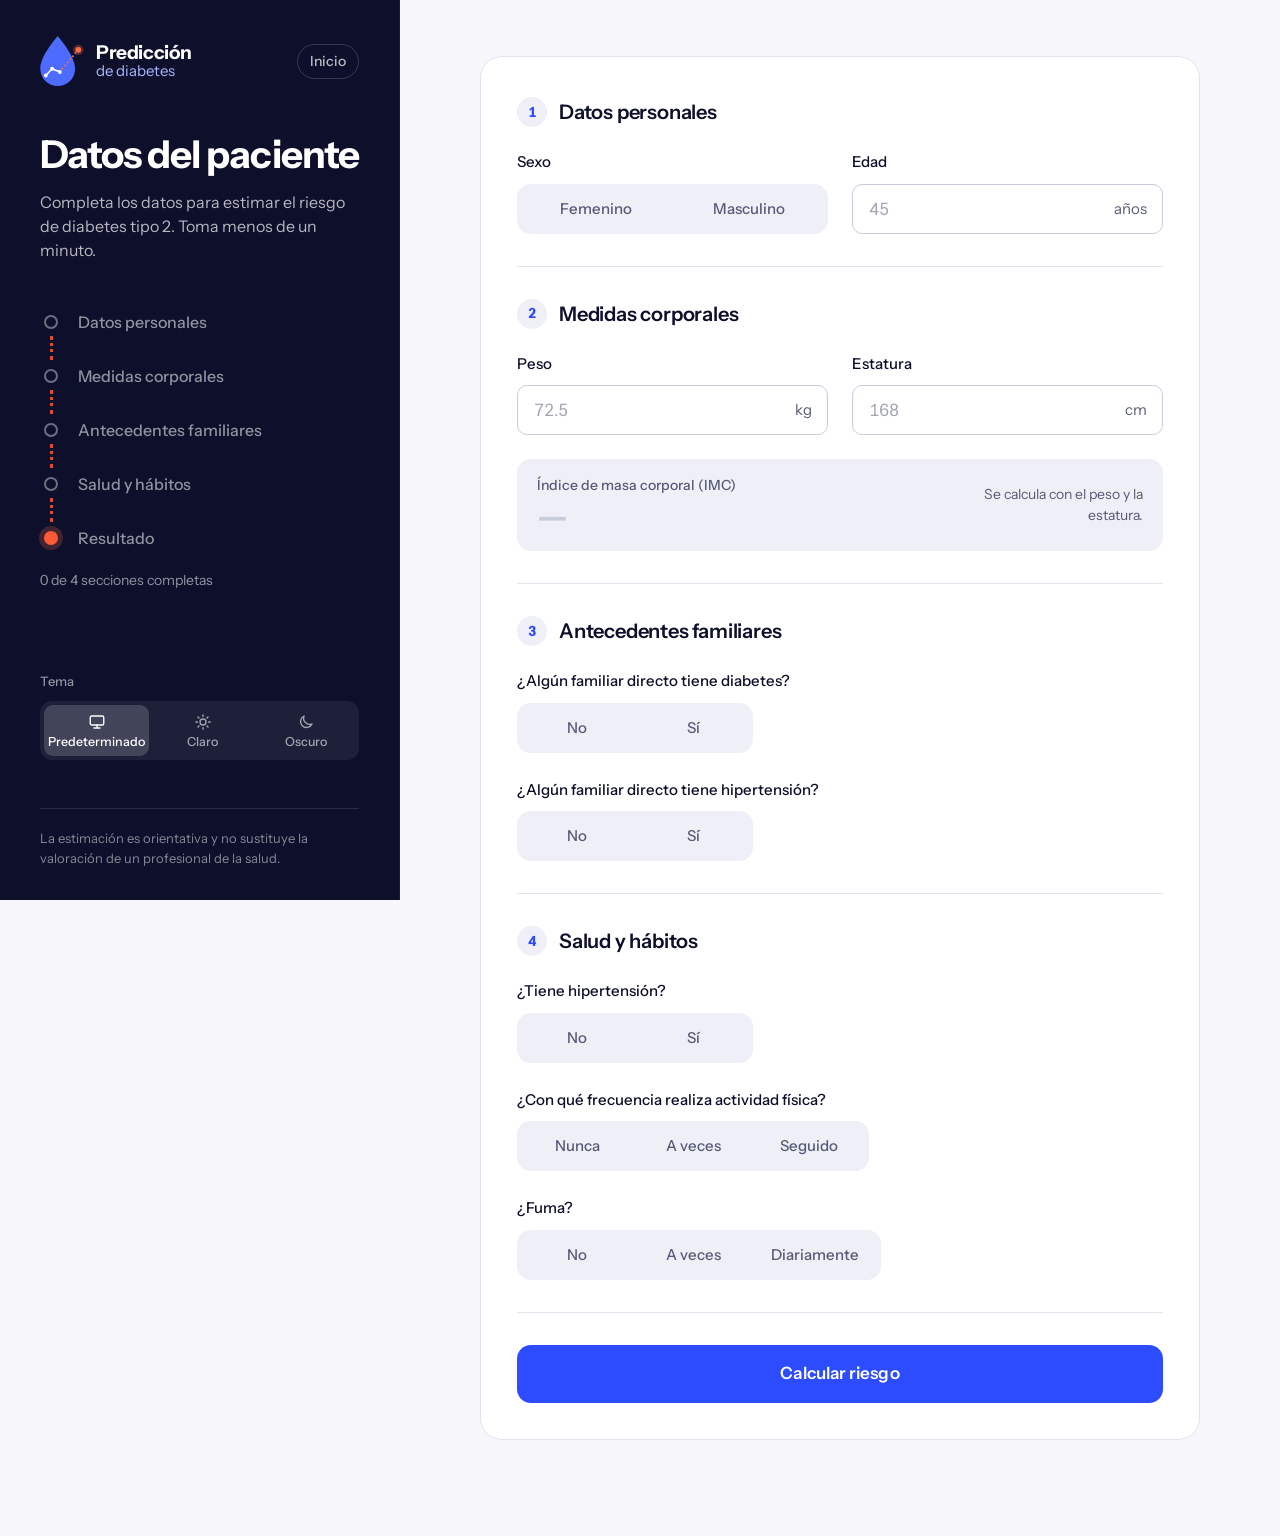
==== commit 26550dde: "VERSION 20" ====
--- a/Frontend/index.html
+++ b/Frontend/index.html
@@ -15,7 +15,9 @@
     <link href="https://fonts.googleapis.com/css2?family=Instrument+Sans:wght@400;500;600;700&display=swap"
         rel="stylesheet">
 
-    <link rel="stylesheet" href="style.css?v=3">
+    <script src="tema.js?v=4"></script>
+
+    <link rel="stylesheet" href="style.css?v=4">
 </head>
 
 <body>
@@ -73,6 +75,24 @@
                 <p class="pasos-contador" id="pasosContador" aria-live="polite">0 de 4 secciones completas</p>
             </div>
 
+            <fieldset class="tema-selector">
+                <legend>Tema</legend>
+                <div class="tema-opciones">
+                    <label title="Usa el modo de tu dispositivo">
+                        <input type="radio" name="tema" value="sistema" checked>
+                        <span><svg viewBox="0 0 24 24" aria-hidden="true"><rect x="3" y="4" width="18" height="12" rx="2"/><path d="M8 20h8M12 16v4"/></svg>Predeterminado</span>
+                    </label>
+                    <label>
+                        <input type="radio" name="tema" value="claro">
+                        <span><svg viewBox="0 0 24 24" aria-hidden="true"><circle cx="12" cy="12" r="4"/><path d="M12 2.5v2M12 19.5v2M2.5 12h2M19.5 12h2M5.3 5.3l1.4 1.4M17.3 17.3l1.4 1.4M5.3 18.7l1.4-1.4M17.3 6.7l1.4-1.4"/></svg>Claro</span>
+                    </label>
+                    <label>
+                        <input type="radio" name="tema" value="oscuro">
+                        <span><svg viewBox="0 0 24 24" aria-hidden="true"><path d="M20 14.5A8 8 0 0 1 9.5 4a8 8 0 1 0 10.5 10.5z"/></svg>Oscuro</span>
+                    </label>
+                </div>
+            </fieldset>
+
             <p class="panel-aviso">
                 La estimación es orientativa y no sustituye la valoración
                 de un profesional de la salud.
@@ -282,7 +302,7 @@
 
     </div>
 
-    <script src="script.js?v=3"></script>
+    <script src="script.js?v=4"></script>
 
 </body>
 </html>
--- a/Frontend/style.css
+++ b/Frontend/style.css
@@ -34,7 +34,7 @@
 }
 
 @media (prefers-color-scheme: dark) {
-    :root {
+    :root:not([data-tema="claro"]) {
         --azul: #4D6BFF;
         --azul-hover: #6B85FF;
         --coral: #FF6B45;
@@ -60,6 +60,30 @@
     }
 }
 
+:root[data-tema="oscuro"] {
+    --azul: #4D6BFF;
+    --azul-hover: #6B85FF;
+    --coral: #FF6B45;
+
+    --fondo: #090B20;
+    --superficie: #12152F;
+    --relleno: #1B1F42;
+    --linea: #262B55;
+    --linea-fuerte: #3A4073;
+    --texto: #EEF0FF;
+    --texto-2: #A3A8CC;
+    --seleccion: #4D6BFF;
+    --seleccion-texto: #FFFFFF;
+
+    --riesgo-bajo: #2BC596;
+    --riesgo-medio: #F5B02E;
+    --riesgo-alto: #FF6B45;
+
+    --foco: 0 0 0 3px rgba(77, 107, 255, 0.45);
+    --icono: #A9B5FF;
+
+    color-scheme: dark;
+}
 
 *,
 *::before,
@@ -134,6 +158,9 @@
     max-width: 720px;
     margin: 0 auto;
 }
+
+
+/* ---------- Marca ---------- */
 
 .panel-superior {
     display: flex;
@@ -196,6 +223,9 @@
     border-color: rgba(255, 255, 255, 0.45);
 }
 
+
+/* ---------- Introducción ---------- */
+
 .panel-intro h1 {
     font-size: clamp(30px, 3vw, 40px);
     line-height: 1.08;
@@ -307,6 +337,7 @@
     animation: senal 1.6s ease-out 1;
 }
 
+/* El punto final toma el color del resultado */
 .pasos[data-resultado] .paso-final { color: #FFFFFF; }
 .pasos[data-resultado="riesgo-bajo"] .paso-final .paso-nodo::before {
     background: #2BC596; box-shadow: 0 0 0 8px rgba(43, 197, 150, 0.28);
@@ -360,6 +391,9 @@
 fieldset > legend + * {
     clear: both;
 }
+
+
+/* ---------- Secciones ---------- */
 
 .seccion {
     padding: 32px 0;
@@ -390,6 +424,9 @@
     font-variant-numeric: tabular-nums;
 }
 
+
+/* ---------- Rejillas de campos ---------- */
+
 .campos {
     display: grid;
     gap: 24px;
@@ -404,6 +441,9 @@
     grid-template-columns: 1fr;
     gap: 26px;
 }
+
+
+/* ---------- Etiquetas ---------- */
 
 .campo > label,
 .campo-opciones > legend {
@@ -413,6 +453,9 @@
     font-weight: 500;
     color: var(--texto);
 }
+
+
+/* ---------- Entradas numéricas ---------- */
 
 .con-unidad {
     position: relative;
@@ -616,6 +659,7 @@
 .imc[data-categoria="sobrepeso"] .imc-ayuda { --tono: var(--riesgo-medio); }
 .imc[data-categoria="obesidad"] .imc-ayuda { --tono: var(--riesgo-alto); }
 
+
 .formulario-aviso {
     margin-top: 24px;
     padding: 14px 16px;
@@ -658,7 +702,6 @@
     cursor: progress;
 }
 
-
 .resultado:empty {
     display: none;
 }
@@ -791,7 +834,6 @@
     font-weight: 600;
     font-variant-numeric: tabular-nums;
 }
-
 
 .alarma {
     margin: 0 36px 28px;
@@ -1080,7 +1122,6 @@
     color: #FFFFFF;
 }
 
-
 .articulo-cabecera {
     margin-bottom: 28px;
 }
@@ -1132,7 +1173,6 @@
     margin-top: 18px;
     font-size: 17px;
 }
-
 
 .lista-iconos {
     list-style: none;
@@ -1320,7 +1360,6 @@
 .l-glucosa { background: var(--coral); }
 .leyenda .l-insulina { background: var(--azul); border-radius: 2px; transform: rotate(45deg) scale(0.85); }
 
-
 .articulo-pie {
     display: flex;
     flex-wrap: wrap;
@@ -1493,6 +1532,94 @@
     color: var(--texto);
 }
 
+.tema-selector {
+    border: 0;
+    margin: 0;
+    padding: 0;
+    min-width: 0;
+}
+
+.tema-selector legend {
+    float: left;
+    width: 100%;
+    padding: 0;
+    margin-bottom: 10px;
+    font-size: 13px;
+    font-weight: 500;
+    color: rgba(255, 255, 255, 0.55);
+}
+
+.tema-opciones {
+    clear: both;
+    display: flex;
+    gap: 4px;
+    padding: 4px;
+    border-radius: 12px;
+    background: rgba(255, 255, 255, 0.07);
+}
+
+.tema-opciones label {
+    position: relative;
+    flex: 1 1 0;
+    display: flex;
+    cursor: pointer;
+}
+
+.tema-opciones input {
+    position: absolute;
+    inset: 0;
+    margin: 0;
+    opacity: 0;
+    cursor: pointer;
+}
+
+.tema-opciones span {
+    flex: 1;
+    display: flex;
+    flex-direction: column;
+    align-items: center;
+    gap: 4px;
+    padding: 8px 4px 7px;
+    border-radius: 9px;
+    font-size: 12.5px;
+    font-weight: 500;
+    line-height: 1.1;
+    color: rgba(255, 255, 255, 0.6);
+    transition: background 0.15s, color 0.15s;
+}
+
+.tema-opciones svg {
+    width: 18px;
+    height: 18px;
+    fill: none;
+    stroke: currentColor;
+    stroke-width: 1.8;
+    stroke-linecap: round;
+    stroke-linejoin: round;
+}
+
+.tema-opciones label:hover span {
+    color: #FFFFFF;
+}
+
+.tema-opciones input:checked + span {
+    background: rgba(255, 255, 255, 0.16);
+    color: #FFFFFF;
+}
+
+.tema-opciones input:focus-visible + span {
+    outline: 2px solid #A9B5FF;
+    outline-offset: 1px;
+}
+
+.panel > .tema-selector {
+    margin-top: auto;
+}
+
+.panel > .tema-selector + .panel-aviso {
+    margin-top: 0;
+}
+
 @media (max-width: 960px) {
 
     .app {
@@ -1515,7 +1642,23 @@
         display: none;
     }
 
-    
+    .panel > .tema-selector {
+        margin-top: 0;
+    }
+
+    .tema-opciones span {
+        flex-direction: row;
+        justify-content: center;
+        gap: 6px;
+        padding: 9px 4px;
+    }
+
+    .tema-opciones svg {
+        width: 16px;
+        height: 16px;
+    }
+
+    /* Avance en horizontal */
     .avance {
         gap: 10px;
     }
@@ -1559,7 +1702,6 @@
     .contenido {
         padding: 20px 16px 64px;
     }
-
     .panel-nav {
         gap: 0;
         padding: 14px 16px;
